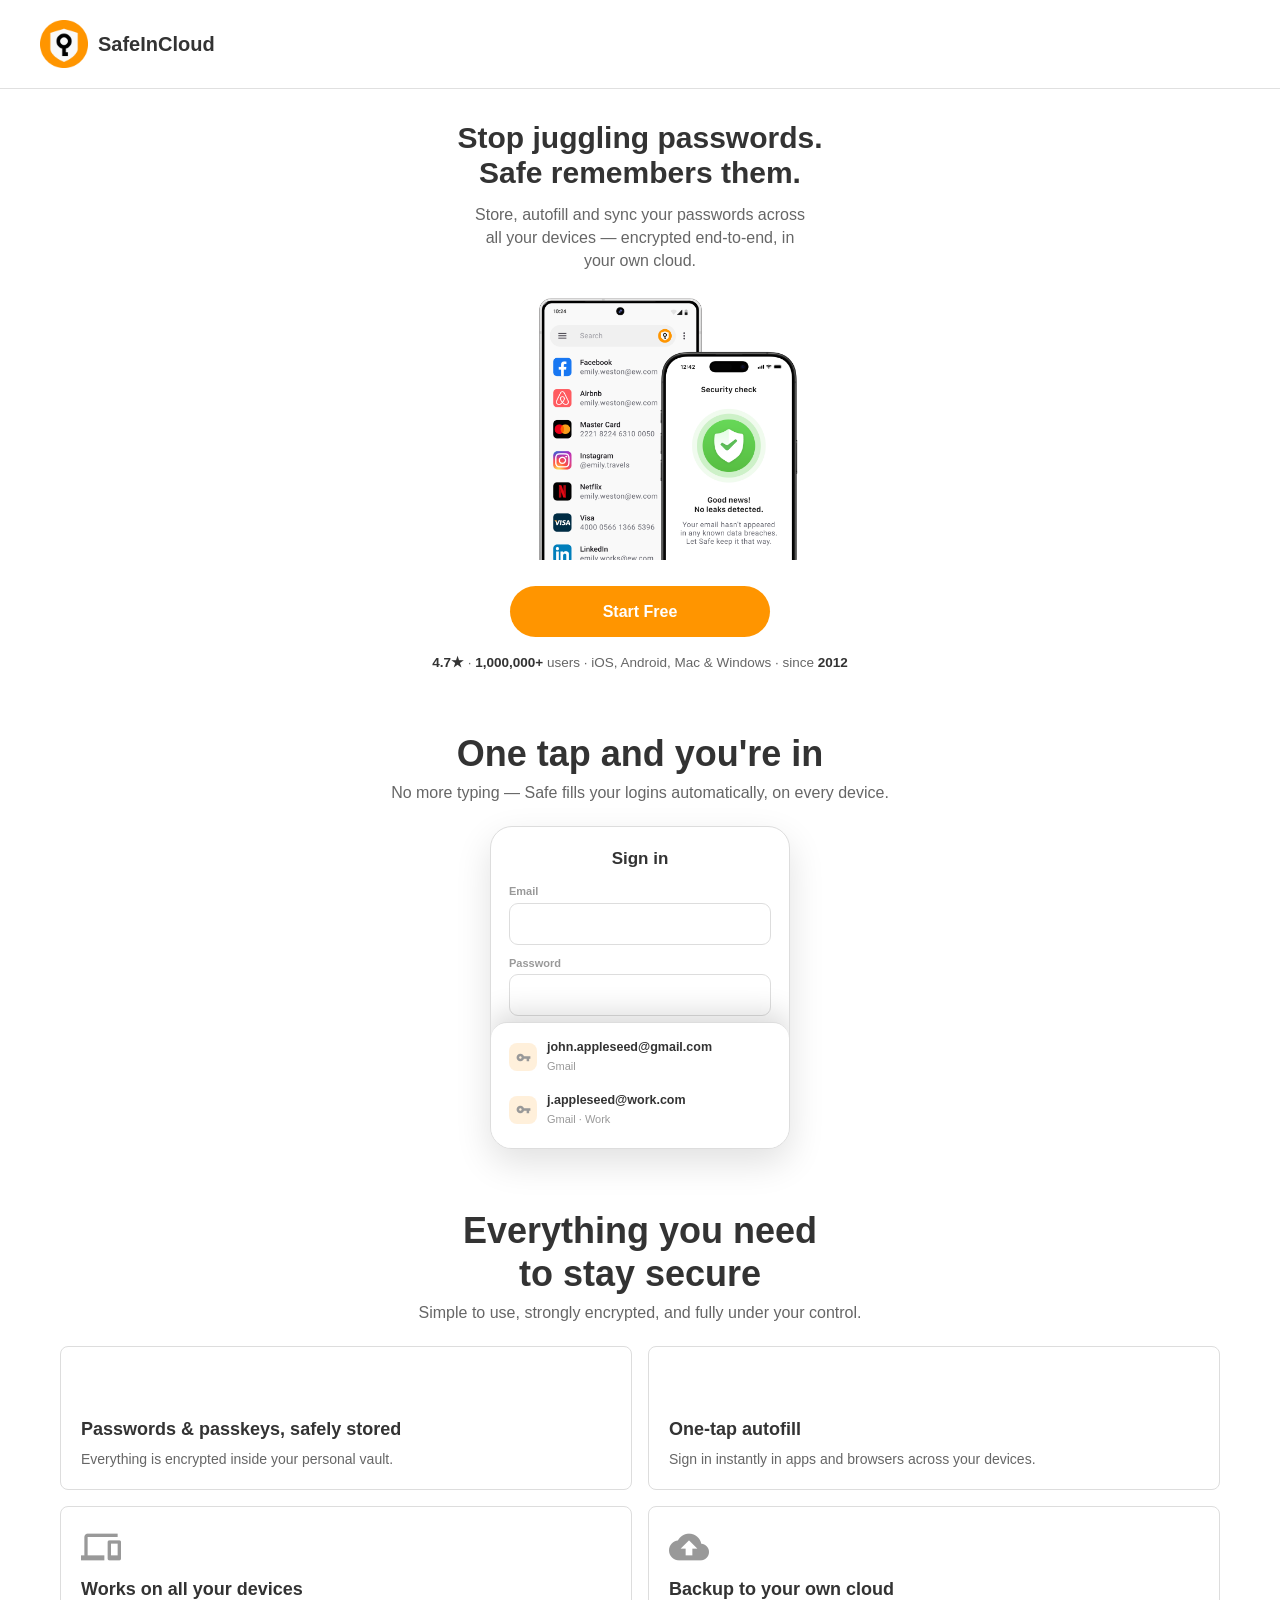
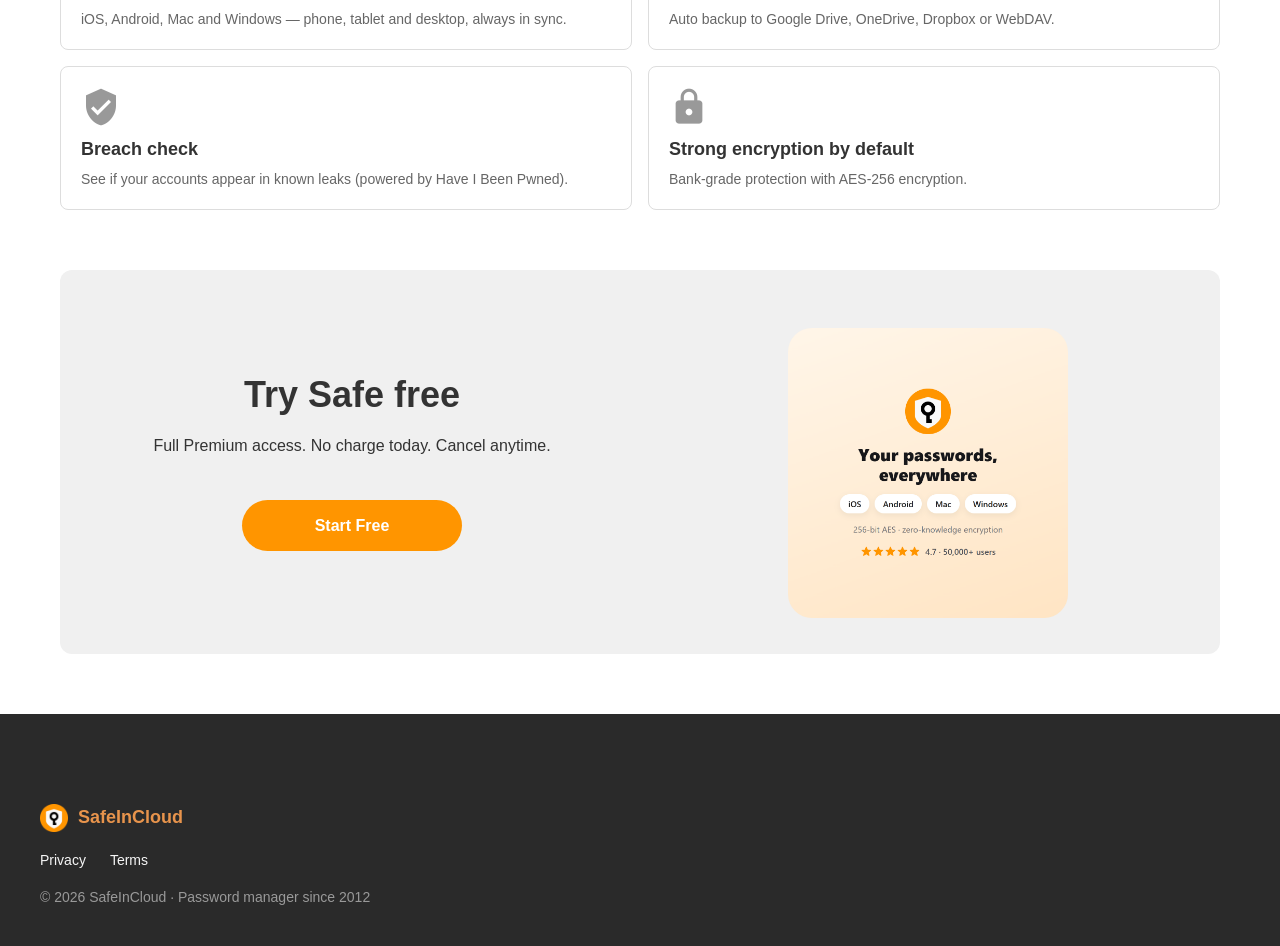
==== en/index.html @ 66b1d3f6 "Screens 1-3: hero 1M users; distribute screen 2/3 elements top-center-bottom Co-Authored-By: Claude " ====
<!doctype html>
<html lang="en" data-theme="light">
<head>
<meta charset="utf-8">
<meta name="viewport" content="width=device-width, initial-scale=1">
<title>SafeInCloud — Password Manager</title>
<meta name="description" content="Securely store, autofill and sync your passwords across all your devices. Try Safe free for 14 days.">
<link rel="icon" href="../assets/brand/favicon-32x32.png">
<link rel="stylesheet" href="https://fonts.googleapis.com/icon?family=Material+Icons">
<link rel="stylesheet" href="../assets/main.css">
<link rel="stylesheet" href="../assets/paywall.css">
<link rel="stylesheet" href="../assets/landing.css">
<script src="../assets/config.js"></script>
</head>
<body>

<header class="site-header">
  <div class="header-container">
    <a class="logo" href="#"><img src="../assets/brand/logo.png" alt="SafeInCloud">SafeInCloud</a>
  </div>
</header>

<main>

  <!-- 1. HERO — static product shot + CTA -->
  <section class="hero-funnel">
    <h1>Stop juggling passwords.<br>Safe remembers them.</h1>
    <p class="hf-sub">Store, autofill and sync your passwords across all your devices — encrypted end-to-end, in your own cloud.</p>
    <div class="hero-shot"><img src="../assets/brand/hero-en.png" alt="SafeInCloud app"></div>
    <a class="button hf-cta" href="#" onclick="safeOpenTestimonial();return false">Start Free</a>
    <p class="hf-trust"><b>4.7★</b> · <b>1,000,000+</b> users · iOS, Android, Mac &amp; Windows · since <b>2012</b></p>
  </section>

  <!-- 2. ANIMATION — autofill demo -->
  <section class="demo-sec">
    <h2 class="section-head">One tap and you're in</h2>
    <p class="section-sub">No more typing — Safe fills your logins automatically, on every device.</p>
    <div class="feature-image">
      <div class="demo-card" id="demo-card">
        <div class="dp-screen">
          <div class="dp-title">Sign in</div>
          <div class="dp-field"><span class="dp-lab">Email</span><div class="dp-input"><span class="v">john.appleseed@gmail.com</span></div></div>
          <div class="dp-field"><span class="dp-lab">Password</span><div class="dp-input"><span class="v">••••••••••••</span></div></div>
          <button class="dp-btn" id="demo-btn" data-login="Log in" data-done="✓ Signed in">Log in</button>
        </div>
        <div class="dp-sheet">
          <div class="dp-cred sel"><span class="ci"><span class="material-icons">vpn_key</span></span><div><b>john.appleseed@gmail.com</b><span>Gmail</span></div></div>
          <div class="dp-cred"><span class="ci"><span class="material-icons">vpn_key</span></span><div><b>j.appleseed@work.com</b><span>Gmail · Work</span></div></div>
        </div>
        <div class="dp-kb"><span class="dp-key"><span class="material-icons">vpn_key</span> Safe</span></div>
      </div>
    </div>
  </section>

  <!-- 3. FEATURES -->
  <section class="feat-sec">
    <h2 class="section-head">Everything you need<br>to stay secure</h2>
    <p class="section-sub">Simple to use, strongly encrypted, and fully under your control.</p>
    <div class="feat-grid-2">
      <div class="feature-card"><span class="material-icons feature-icon">key</span><h3>Passwords &amp; passkeys, safely stored</h3><p>Everything is encrypted inside your personal vault.</p></div>
      <div class="feature-card"><span class="material-icons feature-icon">auto_fix_high</span><h3>One-tap autofill</h3><p>Sign in instantly in apps and browsers across your devices.</p></div>
      <div class="feature-card"><span class="material-icons feature-icon">devices</span><h3>Works on all your devices</h3><p>iOS, Android, Mac and Windows — phone, tablet and desktop, always in sync.</p></div>
      <div class="feature-card"><span class="material-icons feature-icon">cloud_upload</span><h3>Backup to your own cloud</h3><p>Auto backup to Google Drive, OneDrive, Dropbox or WebDAV.</p></div>
      <div class="feature-card"><span class="material-icons feature-icon">verified_user</span><h3>Breach check</h3><p>See if your accounts appear in known leaks (powered by Have I Been Pwned).</p></div>
      <div class="feature-card"><span class="material-icons feature-icon">lock</span><h3>Strong encryption by default</h3><p>Bank-grade protection with AES-256 encryption.</p></div>
    </div>
  </section>

  <!-- 4. TRY SAFE — final CTA -->
  <section class="final-cta-block">
    <div class="cta-content">
      <h2>Try Safe free</h2>
      <p>Full Premium access. No charge today. Cancel anytime.</p>
      <a class="button" href="#" onclick="safeOpenTestimonial();return false">Start Free</a>
    </div>
    <div class="cta-image"><img src="../assets/brand/close-graphic.png" alt="Your passwords on every device"></div>
  </section>

</main>

<footer class="site-footer">
  <div class="footer-container">
    <div class="footer-bottom">
      <div class="footer-bottom-left">
        <div class="footer-brand"><a href="#"><img src="../assets/brand/logo.png" alt="">SafeInCloud</a></div>
        <div class="footer-legal"><a href="#">Privacy</a><a href="#">Terms</a></div>
        <div class="footer-copyright">© 2026 SafeInCloud · Password manager since 2012</div>
      </div>
    </div>
  </div>
</footer>

<!-- ===== SCREEN 2: REVIEWS (between landing and paywall) ===== -->
<div class="tm" id="testimonial"><div class="tm-in">
  <button class="x-dark" onclick="safeCloseTestimonial()">×</button>
  <div class="tm-head">
    <div class="tm-eyebrow">Loved by users</div>
    <div class="rev-agg">
      <img class="rev-stars" src="../assets/brand/five_stars.png" alt="5 stars">
      <div class="rev-agg-line"><b>1,000,000+</b> people trust Safe with their passwords</div>
    </div>
  </div>
  <div class="rev-list">
    <div class="rev big">
      <img class="rev-s" src="../assets/brand/five_stars.png" alt="★★★★★">
      <p>"Honestly the first password manager that just clicked for me. Everything stays in sync between my phone and laptop, autofill is instant, and I finally stopped reusing the same password everywhere. I'd be lost without it."</p>
      <span class="rev-name">— Ken P.</span>
    </div>
  </div>
  <a class="button tm-cta" href="#" onclick="safeToPaywall();return false">Continue</a>
</div></div>

<!-- ===== SCREEN 3: PAYWALL (lean trial paywall) ===== -->
<div class="pw" id="paywall"><div class="pw-in">
  <button class="x" onclick="safeClosePaywall()">×</button>
  <h2>Start your 14-day free trial</h2>
  <div class="pw-body">
    <div class="tl">
      <div class="row on"><div class="line"></div><div class="dot">✓</div><div class="k">Today</div><div class="v">Full Premium access. No charge now.</div></div>
      <div class="row"><div class="line"></div><div class="dot">🔔</div><div class="k">Day 12</div><div class="v">We'll remind you before your trial ends.</div></div>
      <div class="row"><div class="dot">★</div><div class="k">Day 14</div><div class="v">Your Premium subscription begins.</div></div>
    </div>
    <div class="pw-price">Then <b>$79.99</b>/year (~$6.67/mo). Cancel anytime.</div>
  </div>
  <div class="start">
    <a class="button" href="#" onclick="safeStartTrial();return false">Start Free Trial</a>
    <div class="lock">🔒 No charge today · cancel anytime</div>
    <div id="pw-demo">Demo mode: here the user is sent to the store — paste your Adjust link in <b>assets/config.js</b>.</div>
  </div>
</div></div>

<script src="../assets/demo.js"></script>
<script src="../assets/app.js"></script>
</body>
</html>
---- assets/main.css ----
:root {
  --bg-alt: #f5f5f5;
  --bg-fade: #fafafa;
  --text-on-dark: #f5f5f5;
  --bg-hover: #f0f0f0;
  --text-primary: #333;
  --text-secondary: #666;
  --text-muted: #999;
  --text-soft: #e8e8e8;
  --accent: #ff9500;
  --accent-hover: #e68600;
  --accent-soft: #e8944c;
  --border: #ddd;
  --border-strong: #bbb;
  --border-medium: #e0e0e0;
  --bg-primary: #fff;
  --bg-card: #fff;
  --bg-footer: #2a2a2a;
  --text-strong: #000;
  --btn-cta-bg: #000;
  --btn-cta-bg-hover: #333;
  --btn-cta-text: #fff;
}

* {
  margin: 0;
  padding: 0;
  box-sizing: border-box;
}

html, body {
  background-color: var(--bg-primary);
}

body {
  font-family: -apple-system, BlinkMacSystemFont, "Segoe UI", Roboto, "Helvetica Neue", Arial, sans-serif;
  line-height: 1.2;
  color: var(--text-primary);
}

img {
  max-width: 100%;
  height: auto;
}

a {
  color: var(--text-strong);
  text-decoration: none;
}

a:hover {
  text-decoration: none;
}

.button {
  display: inline-block;
  padding: 16px 32px;
  background: var(--accent);
  color: white;
  border-radius: 999px;
  text-decoration: none;
  font-weight: 600;
}

.button:hover {
  background: var(--accent-hover);
  text-decoration: none;
}

/* Header */
.site-header {
  padding: 20px;
  background: var(--bg-card);
  border-bottom: 1px solid var(--border-medium);
}

.header-container {
  max-width: 1200px;
  margin: 0 auto;
  display: flex;
  justify-content: space-between;
  align-items: center;
}

.logo {
  display: flex;
  align-items: center;
  gap: 10px;
  font-weight: bold;
  color: var(--text-primary);
  font-size: 20px;
}

.logo img {
  width: 48px;
  height: 48px;
}

.main-nav {
  display: flex;
  gap: 20px;
  align-items: center;
  font-size: 16px;
}

.nav-link {
  font-size: 17px;
  font-weight: 600;
  color: var(--text-strong);
  text-decoration: none;
}

.nav-link:hover {
  color: var(--text-strong);
}

.nav-button_primary {
  padding: 10px 20px;
  background: var(--btn-cta-bg);
  color: var(--btn-cta-text);
  border: 1px solid var(--btn-cta-bg);
  border-radius: 999px;
  font-weight: 600;
}

.nav-button_primary:hover {
  background: var(--btn-cta-bg-hover);
  border-color: var(--btn-cta-bg-hover);
}

.language-selector {
  position: relative;
  display: inline-block;
}

.lang-current {
  display: flex;
  align-items: center;
  gap: 6px;
  padding: 10px 20px;
  background: transparent;
  border: 1px solid var(--text-strong);
  border-radius: 999px;
  cursor: pointer;
  font-size: 16px;
  font-weight: 600;
  color: var(--text-strong);
  transition: all 0.2s;
}

.lang-current:hover {
  background: var(--bg-hover);
}

.lang-current svg {
  transition: transform 0.2s;
}

.language-selector.open .lang-current svg {
  transform: rotate(180deg);
}

.lang-dropdown {
  position: absolute;
  top: 100%;
  right: 0;
  margin-top: 4px;
  background: var(--bg-card);
  border: 1px solid var(--border);
  border-radius: 12px;
  box-shadow: 0 2px 8px rgba(0,0,0,0.1);
  min-width: 132px;
  opacity: 0;
  visibility: hidden;
  transform: translateY(-10px);
  transition: all 0.2s;
  z-index: 1000;
}

.language-selector.open .lang-dropdown {
  opacity: 1;
  visibility: visible;
  transform: translateY(0);
}

.lang-option {
  display: block;
  padding: 10px 16px;
  color: var(--text-primary);
  text-decoration: none;
  transition: background 0.2s;
}

.lang-option:hover {
  background: var(--bg-hover);
  text-decoration: none;
}

.lang-check {
  margin-left: 8px;
  color: var(--text-strong);
}

.lang-option-current {
  font-weight: 600;
}

.features-dropdown {
  position: relative;
  display: inline-block;
}

.dropdown-trigger {
  display: flex;
  align-items: center;
  gap: 4px;
  padding: 0;
  background: transparent;
  border: none;
  cursor: pointer;
  color: var(--text-strong);
  transition: all 0.2s;
  font-family: inherit;
  font-size: 17px;
  font-weight: 600;
}

.dropdown-trigger:hover {
  color: var(--text-strong);
}

.dropdown-trigger svg {
  transition: transform 0.2s;
}

.features-dropdown.open .dropdown-trigger svg {
  transform: rotate(180deg);
}

.dropdown-menu {
  position: absolute;
  top: 100%;
  left: 0;
  margin-top: 4px;
  background: var(--bg-card);
  border: 1px solid var(--border);
  border-radius: 12px;
  box-shadow: 0 2px 8px rgba(0,0,0,0.1);
  min-width: 220px;
  padding: 8px;
  opacity: 0;
  visibility: hidden;
  transform: translateY(-10px);
  transition: all 0.2s;
  z-index: 1000;
  display: grid;
  grid-template-columns: 1fr 1fr;
  gap: 4px;
  width: 500px;
}

.features-dropdown.open .dropdown-menu {
  opacity: 1;
  visibility: visible;
  transform: translateY(0);
}

.dropdown-item {
  display: flex;
  align-items: center;
  gap: 12px;
  padding: 12px 16px;
  color: var(--text-primary);
  text-decoration: none;
  font-weight: 500;
  border-radius: 4px;
}

.dropdown-item .material-icons {
  font-size: 20px;
  color: var(--text-secondary);
}

.dropdown-item:hover {
  background: var(--bg-hover);
  text-decoration: none;
}

/* Footer */
.site-footer {
  padding: 60px 20px 40px;
  background: var(--bg-footer);
  margin-top: 60px;
  color: var(--text-on-dark);
}

.footer-container {
  max-width: 1200px;
  margin: 0 auto;
}

.footer-top {
  display: flex;
  align-items: center;
  justify-content: space-between;
  gap: 40px;
  margin-bottom: 40px;
}

.footer-top-left {
  display: flex;
  flex-direction: column;
  gap: 16px;
}

.footer-brand a {
  display: flex;
  align-items: center;
  gap: 10px;
  color: var(--accent-soft);
  font-weight: 600;
  font-size: 18px;
}

.footer-brand img {
  width: auto;
  height: 28px;
}

.footer-cta-title {
  font-size: 32px;
  font-weight: 700;
  color: #fff;
  margin: 0;
}

.footer-cta-button {
  display: inline-flex;
  align-items: center;
  padding: 14px 28px;
  background: var(--accent);
  color: #fff;
  border-radius: 999px;
  font-weight: 600;
  font-size: 16px;
  transition: background 0.3s;
  flex-shrink: 0;
}

.footer-cta-button:hover {
  background: var(--accent-hover);
}

.footer-bottom {
  display: flex;
  align-items: center;
  justify-content: space-between;
  padding-top: 30px;
}

.footer-bottom-left {
  display: flex;
  flex-direction: column;
  gap: 20px;
}

.footer-legal {
  display: flex;
  gap: 24px;
}

.footer-legal a {
  color: var(--text-on-dark);
  font-size: 14px;
  transition: color 0.3s;
}

.footer-legal a:hover {
  color: var(--accent);
}

.footer-copyright {
  font-size: 14px;
  color: var(--text-muted);
}

.footer-nav {
  display: flex;
  gap: 40px;
}

.footer-nav a {
  color: var(--text-on-dark);
  font-size: 15px;
  transition: color 0.3s;
}

.footer-nav a:hover {
  color: var(--accent);
}

@media (max-width: 900px) {
  .footer-top {
    flex-direction: column;
    align-items: flex-start;
    gap: 24px;
  }
  .footer-cta-title {
    font-size: 26px;
  }
  .footer-bottom {
    flex-direction: column;
    gap: 20px;
    align-items: flex-start;
  }
  .footer-nav {
    gap: 24px;
    flex-wrap: wrap;
  }
}

/* Main content */
main {
  max-width: 1200px;
  margin: 0 auto;
  padding: 0 20px;
}

section {
  margin: 60px 0;
}

h1 {
  font-size: 48px;
  margin-bottom: 20px;
}

h2 {
  font-size: 36px;
  margin-bottom: 20px;
}

h3 {
  font-size: 24px;
  margin-bottom: 15px;
}

p {
  margin-bottom: 15px;
}

/* Hero Block - Full Width */
.hero-block-wrapper {
  background: var(--bg-fade);
  box-shadow: inset 0 0 80px rgba(0, 0, 0, 0.04);
  width: 100vw;
  margin-left: calc(-50vw + 50%);
  margin-top: 0;
  padding: 60px 20px;
}

.hero-block {
  max-width: 1200px;
  margin: 0 auto;
  display: grid;
  grid-template-columns: 1fr 1fr;
  gap: 40px;
  align-items: end;
}

.hero-block-wrapper + .benefits-block,
.hero-block-wrapper + .final-cta-block {
  margin-top: -80px;
}

.hero-content h1 {
  margin-bottom: 20px;
}

.hero-content .button {
  margin-top: 30px;
}

.hero-image img {
  width: 100%;
  aspect-ratio: 1148 / 940;
  margin-bottom: -60px;
  display: block;
}

/* Hero Block Simple (non-home pages) */
.hero-block--simple {
  display: block;
  text-align: center;
}

.hero-block-wrapper--simple {
  padding: 80px 20px;
}

/* Key Features Block */
.features-header {
  text-align: center;
  margin-bottom: 40px;
}

.features-grid {
  display: grid;
  grid-template-columns: repeat(3, 1fr);
  gap: 30px;
}

.feature-card {
  display: block;
  padding: 20px;
  border: 1px solid var(--border);
  border-radius: 8px;
  text-decoration: none;
  color: inherit;
  cursor: pointer;
  transition: border-color 0.2s, box-shadow 0.2s;
}

.feature-card:hover {
  border-color: var(--border-strong);
  box-shadow: 0 2px 8px rgba(0, 0, 0, 0.08);
}

.feature-icon {
  font-size: 48px;
  margin-bottom: 15px;
  display: block;
  color: var(--text-muted);
}

/* Benefits Block */
.benefits-block {
  padding: 30px 0;
}

.benefits-grid {
  display: grid;
  grid-template-columns: 1fr;
  gap: 20px;
  max-width: 900px;
  margin: 0 auto;
}

.benefit-card {
  padding: 20px 0;
  border-bottom: 1px solid var(--border-medium);
}

.benefit-card:last-child {
  border-bottom: none;
}

.benefit-card h3 {
  margin-bottom: 15px;
}

.benefit-image {
  width: 100%;
  margin-bottom: 20px;
  border-radius: 8px;
}

.benefit-icon {
  font-size: 48px;
  color: var(--text-secondary);
  display: block;
  margin-bottom: 20px;
}

.benefit-subtitle {
  color: var(--text-primary);
  font-size: 16px;
  margin-bottom: 15px;
}

.benefit-list {
  list-style: none;
  padding: 0;
  margin-top: 20px;
}

.team-member {
  display: flex;
  align-items: center;
  gap: 15px;
  padding: 15px 0;
}

.team-avatar {
  width: 60px;
  height: 60px;
  border-radius: 50%;
  object-fit: cover;
  border: 2px solid var(--border-medium);
}

.team-info {
  flex: 1;
}

.team-info a,
a.team-info {
  text-decoration: underline;
}

/* Feature Showcase Block */
.feature-showcase-block {
  display: grid;
  grid-template-columns: 1fr 1fr;
  gap: 60px;
  align-items: start;
  padding: 40px 0;
}

.showcase-phone {
  display: flex;
  flex-direction: column;
  align-items: center;
}

.phone-screenshots {
  position: relative;
  display: flex;
  justify-content: center;
  height: 660px;
}

.phone-screenshot {
  width: auto;
  height: 100%;
  max-height: 660px;
  display: none;
  border-radius: 24px;
}

.phone-screenshot.active {
  display: block;
}

.platform-switcher {
  display: flex;
  gap: 16px;
  margin-top: 20px;
}

.platform-tab {
  background: transparent;
  border: none;
  font-size: 16px;
  font-weight: 500;
  color: var(--text-muted);
  cursor: pointer;
  padding: 8px 0;
  transition: color 0.2s;
}

.platform-tab:hover {
  color: var(--text-secondary);
}

.platform-tab.active {
  color: var(--text-strong);
  font-weight: 600;
}

.showcase-benefits {
  display: flex;
  flex-direction: column;
  gap: 48px;
}

.showcase-benefit-item h3 {
  font-size: 20px;
  font-weight: 600;
  margin-bottom: 8px;
}

.showcase-benefit-item p {
  font-size: 16px;
  color: var(--text-secondary);
  line-height: 1.5;
  margin: 0;
}

@media (max-width: 768px) {
  .feature-showcase-block {
    grid-template-columns: 1fr;
    gap: 40px;
  }

  .phone-screenshots {
    max-width: 280px;
  }
}

/* Feature Split */
.feature-split {
  display: grid;
  grid-template-columns: 1fr 1fr;
  gap: 40px;
  align-items: center;
  padding: 60px 40px;
  margin: 0;
}

.feature-split:nth-child(odd) .feature-content {
  order: 2;
}

.feature-split:nth-child(odd) .feature-image {
  order: 1;
}

.feature-list-container {
  margin-top: 120px;
}

.feature-list-block {
  border: 1px solid var(--border);
  border-radius: 12px;
  overflow: hidden;
}

.feature-list-item {
  display: flex;
  justify-content: space-between;
  align-items: center;
  padding: 20px 30px;
  border-bottom: 1px solid var(--border-medium);
  gap: 40px;
  text-decoration: none;
  color: inherit;
  cursor: pointer;
  transition: background-color 0.2s;
}

.feature-list-item:hover {
  background-color: var(--bg-alt) !important;
}

.feature-list-item:last-child {
  border-bottom: none;
}

.feature-list-item:nth-child(odd) {
  background: var(--bg-primary);
}

.feature-list-item:nth-child(even) {
  background: var(--bg-alt);
}

.feature-list-content {
  display: flex;
  align-items: center;
  gap: 30px;
}

.feature-list-icon {
  font-size: 36px;
  color: var(--text-muted);
}

.feature-list-text h4 {
  font-size: 18px;
  font-weight: 600;
  color: var(--text-primary);
  margin-bottom: 4px;
}

.feature-list-text h4 a {
  color: var(--text-primary);
  text-decoration: none;
}

.feature-list-text p {
  font-size: 14px;
  color: var(--text-secondary);
  margin: 0;
}

.feature-list-check {
  font-size: 32px;
  color: var(--accent);
  padding: 20px 30px;
  margin: -20px -30px -20px 0;
  border-left: 1px solid var(--border);
  align-self: stretch;
  display: flex;
  align-items: center;
}

/* CTA Blocks */
.mid-cta-block-wrapper {
  background: var(--bg-fade);
  box-shadow: inset 0 0 80px rgba(0, 0, 0, 0.04);
  width: 100vw;
  margin-left: calc(-50vw + 50%);
  padding: 60px 20px;
  margin-top: 60px;
  margin-bottom: 60px;
}

.mid-cta-block {
  max-width: 1200px;
  margin: 0 auto;
  display: grid;
  grid-template-columns: 1fr 1fr;
  gap: 40px;
  align-items: center;
}

.mid-cta-block .cta-image {
  order: -1;
}

.mid-cta-block .cta-content {
  text-align: center;
}

.final-cta-block {
  display: grid;
  grid-template-columns: 1fr 1fr;
  gap: 40px;
  align-items: center;
  padding: 60px 40px;
  background: var(--bg-hover);
  margin: 60px 0;
  border-radius: 12px;
}

.mid-cta-block .button,
.final-cta-block .button {
  margin-top: 30px;
}

/* Testimonials */
.testimonials-header {
  text-align: center;
  margin-bottom: 40px;
}

.testimonials-grid {
  display: grid;
  grid-template-columns: repeat(3, 1fr);
  gap: 30px;
}

.testimonial-card {
  padding: 20px;
  border: 1px solid var(--border);
  border-radius: 8px;
}

.testimonial-stars {
  height: 20px;
  width: auto;
  margin-bottom: 15px;
  display: block;
}

.quote {
  margin-bottom: 20px;
}

.author {
  display: flex;
  align-items: center;
  gap: 10px;
}

.avatar {
  font-size: 40px;
  color: var(--text-muted);
}

/* FAQ */
.faq-header {
  text-align: center;
  margin-bottom: 40px;
}

.faq-list {
  max-width: 800px;
  margin: 0 auto;
}

.faq-item {
  margin-bottom: 15px;
  border: 1px solid var(--border);
  border-radius: 4px;
  transition: background-color 0.2s;
}

.faq-item:hover {
  background-color: var(--bg-alt);
}

.faq-item summary {
  cursor: pointer;
  font-weight: bold;
  padding: 15px;
}

.faq-item p {
  margin-top: 0;
  padding: 0 15px 15px;
}

.faq-link {
  margin-left: 8px;
  color: var(--primary-color);
  text-decoration: none;
}

.faq-link:hover {
  color: var(--primary-dark);
}

.more-link {
  display: inline-block;
  margin-top: 30px;
  padding: 10px 20px;
  border: 1px solid var(--text-strong);
  border-radius: 999px;
  background: transparent;
  color: var(--text-strong);
  text-decoration: none;
  font-size: 16px;
  font-weight: 600;
  transition: all 0.2s;
}

.more-link:hover {
  background: var(--bg-hover);
  text-decoration: none;
}

.faq-block {
  text-align: center;
}

.faq-block .faq-list {
  text-align: left;
}

/* Tabbed Downloads Block */
.tabbed-downloads-block {
  padding: 60px 0;
}

.hero-block-wrapper--simple + .tabbed-downloads-block {
  padding-top: 20px;
}

.tabs-navigation {
  display: flex;
  justify-content: center;
  gap: 10px;
  margin-bottom: 40px;
  padding-bottom: 0;
}

.tab-button {
  padding: 15px 30px;
  background: transparent;
  border: none;
  cursor: pointer;
  font-size: 24px;
  font-weight: 600;
  color: var(--text-secondary);
  transition: all 0.3s;
}

.tab-button:hover {
  color: var(--text-strong);
  background: var(--bg-hover);
}

.tab-button.active {
  color: var(--text-strong);
}

.tabs-content {
  margin-top: 40px;
}

.tab-panel {
  display: none;
}

.tab-panel.active {
  display: block;
  animation: fadeIn 0.3s;
}

@keyframes fadeIn {
  from {
    opacity: 0;
    transform: translateY(10px);
  }
  to {
    opacity: 1;
    transform: translateY(0);
  }
}

.downloads-grid {
  display: grid;
  grid-template-columns: repeat(auto-fit, minmax(300px, 1fr));
  gap: 30px;
  max-width: 900px;
  margin: 0 auto;
}

.download-card {
  padding: 30px;
  border: 1px solid var(--border);
  border-radius: 8px;
  text-align: center;
  background: var(--bg-card);
  transition: border-color 0.2s, box-shadow 0.2s;
}

.download-card:hover {
  border-color: var(--border-strong);
  box-shadow: 0 2px 8px rgba(0, 0, 0, 0.08);
}

.download-card h3 {
  font-size: 24px;
  margin-bottom: 15px;
  color: var(--text-primary);
}

.download-card h3 a {
  color: var(--text-primary);
  text-decoration: none;
}

.download-card .requirements {
  font-size: 14px;
  color: var(--text-secondary);
  margin-top: 16px;
}

.download-button {
  display: inline-block;
  padding: 12px 30px;
  background: var(--accent);
  color: white;
  border: none;
  border-radius: 999px;
  text-decoration: none;
  font-weight: 600;
}

.download-badge-link {
  display: inline-block;
}

.download-badge {
  height: 60px;
  width: auto;
  display: block;
  margin: 0 auto;
}

/* Platform Links Block */
.platform-links-block {
  padding: 60px 0;
  text-align: center;
}

.hero-block-wrapper--simple + .platform-links-block {
  padding-top: 18px;
}

.platform-links-block h2 {
  margin-bottom: 40px;
}

.platform-links-grid {
  display: grid;
  grid-template-columns: repeat(auto-fit, minmax(300px, 1fr));
  gap: 24px;
  max-width: 1100px;
  margin: 0 auto;
}

.platform-link-card {
  display: block;
  padding: 40px 28px;
  border: 1px solid var(--border);
  border-radius: 12px;
  text-decoration: none;
  text-align: left;
  color: var(--text-primary);
  background: var(--bg-card);
  box-shadow: 0 2px 8px rgba(0, 0, 0, 0.06);
  transition: border-color 0.2s, box-shadow 0.2s;
}

.platform-link-card:hover {
  border-color: var(--border-strong);
  box-shadow: 0 2px 8px rgba(0, 0, 0, 0.08);
}

.platform-link-title {
  font-size: 1.2rem;
  font-weight: 600;
  color: var(--text-primary);
  margin: 0 0 0.5rem 0;
  display: flex;
  align-items: center;
  gap: 0.5rem;
  flex-wrap: wrap;
  overflow-wrap: break-word;
  min-width: 0;
}

.platform-icon {
  font-size: 1.5rem;
  color: var(--text-muted);
  flex-shrink: 0;
}

.platform-link-description {
  color: var(--text-secondary);
  margin: 0;
  line-height: 1.5;
  font-size: 0.95rem;
}

/* Contact Support Block */
.contact-support-block {
  padding: 40px 0;
  text-align: center;
}

.contact-support-button {
  display: inline-block;
  padding: 14px 28px;
  background: transparent;
  color: var(--text-strong);
  border: 1px solid var(--text-strong);
  border-radius: 999px;
  text-decoration: none;
  font-size: 16px;
  font-weight: 600;
  transition: all 0.2s;
}

.contact-support-button:hover {
  background: var(--bg-hover);
}

/* Responsive */
@media (max-width: 768px) {
  .hero-block,
  .feature-split,
  .mid-cta-block,
  .final-cta-block {
    grid-template-columns: 1fr;
  }

  .mid-cta-block-wrapper {
    padding: 40px 20px;
  }

  .features-grid,
  .testimonials-grid {
    grid-template-columns: 1fr;
  }

  h1 {
    font-size: 32px;
  }

  h2 {
    font-size: 28px;
  }

  .header-container {
    flex-direction: column;
    gap: 20px;
  }

  .main-nav {
    flex-wrap: wrap;
    justify-content: center;
    gap: 15px;
  }

  .main-nav .language-selector,
  .main-nav .nav-button_primary {
    order: 1;
  }

  .tabs-navigation {
    flex-direction: column;
    gap: 5px;
  }

  .tab-button {
    padding: 12px 20px;
    border-bottom: none;
    border-left: 3px solid transparent;
  }

  .tab-button.active {
    border-bottom: none;
    border-left-color: var(--text-strong);
    background: var(--bg-hover);
  }

  .downloads-grid {
    grid-template-columns: 1fr;
  }

  .platform-links-grid {
    grid-template-columns: 1fr;
    max-width: 100%;
  }
  .platform-link-card {
    padding: 28px 24px;
  }

  .dropdown-menu {
    grid-template-columns: 1fr;
    width: 280px;
    max-width: calc(100vw - 40px);
  }

  /* Feature list rows — tighten padding/gaps so they don't overflow */
  .feature-list-item {
    padding: 16px;
    gap: 12px;
  }
  .feature-list-content {
    gap: 16px;
    min-width: 0;
    flex: 1;
  }
  .feature-list-icon {
    font-size: 28px;
    flex-shrink: 0;
  }
  .feature-list-text {
    min-width: 0;
  }
  .feature-list-text h4 {
    font-size: 16px;
    overflow-wrap: break-word;
  }
  .feature-list-check {
    font-size: 24px;
    padding: 16px;
    margin: -16px -16px -16px 0;
    flex-shrink: 0;
  }
}

/* Safety net: prevent unintended horizontal overflow on any viewport */
html, body {
  overflow-x: clip;
}

/* ─── Dark theme ─────────────────────────────────────────────── */
/* Auto via prefers-color-scheme; user override via [data-theme] */
@media (prefers-color-scheme: dark) {
  :root:not([data-theme="light"]) {
    --bg-primary: #191919;
    --bg-card: #1f1f1f;
    --bg-fade: #161616;
    --bg-alt: #262626;
    --bg-footer: #0a0a0a;
    --bg-hover: #2e2e2e;
    --text-primary: #e8e8e8;
    --text-secondary: #b8b8b8;
    --text-muted: #888;
    --text-strong: #f0f0f0;
    --text-on-dark: #e8e8e8;
    --text-soft: #c4c4c4;
    --border: #383838;
    --border-strong: #4a4a4a;
    --border-medium: #333;
    --btn-cta-bg: var(--accent);
    --btn-cta-bg-hover: #ffaa33;
    --btn-cta-text: #fff;
  }
}
[data-theme="dark"] {
  --bg-primary: #191919;
  --bg-card: #1f1f1f;
  --bg-fade: #161616;
  --bg-alt: #262626;
  --bg-footer: #0a0a0a;
  --bg-hover: #2e2e2e;
  --text-primary: #e8e8e8;
  --text-secondary: #b8b8b8;
  --text-muted: #888;
  --text-strong: #f0f0f0;
  --text-on-dark: #e8e8e8;
  --text-soft: #c4c4c4;
  --border: #383838;
  --border-strong: #4a4a4a;
  --border-medium: #333;
  --btn-cta-bg: var(--accent);
  --btn-cta-bg-hover: #ffaa33;
  --btn-cta-text: #fff;
}

/* ===== Figma "may 2026" tweaks — color-only, no layout changes ===== */

/* #5 + #6: light theme feature-list striping/hover (was --bg-alt #f5f5f5) */
.feature-list-item:nth-child(even) {
  background: #f9f9f9;
}
.feature-list-item:hover {
  background: #f3f3f3 !important;
}

@media (prefers-color-scheme: dark) {
  /* #1 + #7: stripe inversion is now handled by swapping --bg-primary
     (body) ↔ --bg-fade (hero/mid-cta wrappers) in the dark vars above —
     no new section-level rules, no width/padding/margin changes. */

  /* #2 + #8: visible hover border on feature-cards and KB tiles */
  :root:not([data-theme="light"]) .feature-card:hover,
  :root:not([data-theme="light"]) .platform-link-card:hover {
    border-color: #e8e8e8;
  }

  /* #3 + #4: feature-list striping + hover, dark.
     Odd-row override is needed because --bg-primary is now #191919
     (== designer-spec even-row color), which would collapse the stripe. */
  :root:not([data-theme="light"]) .feature-list-item:nth-child(odd) {
    background: #161616;
  }
  :root:not([data-theme="light"]) .feature-list-item:nth-child(even) {
    background: #191919;
  }
  :root:not([data-theme="light"]) .feature-list-item:hover {
    background: #222222 !important;
  }
}

/* Mirror for the manual [data-theme="dark"] override */
[data-theme="dark"] .feature-card:hover,
[data-theme="dark"] .platform-link-card:hover {
  border-color: #e8e8e8;
}
[data-theme="dark"] .feature-list-item:nth-child(odd) {
  background: #161616;
}
[data-theme="dark"] .feature-list-item:nth-child(even) {
  background: #191919;
}
[data-theme="dark"] .feature-list-item:hover {
  background: #222222 !important;
}
---- assets/paywall.css ----
/* "Try Safe for Free" paywall overlay — light, matches the white site.
   Uses brand tokens from main.css (--accent #ff9500, text/border vars). */
.pw{position:fixed;inset:0;background:var(--bg-primary);color:var(--text-primary);z-index:200;display:none;overflow-y:auto}
.pw.open{display:block}
.pw-in{max-width:440px;margin:0 auto;min-height:100vh;padding:54px 22px 36px;display:flex;flex-direction:column;justify-content:space-between}
.pw .x{position:absolute;top:14px;right:16px;background:none;border:0;color:var(--text-muted);font-size:28px;line-height:1;cursor:pointer;padding:2px 6px}
.pw h2{font-size:26px;text-align:center;margin:4px 0 26px;color:var(--text-primary)}

/* trial timeline */
.tl{position:relative;margin:0 6px;padding-left:34px}
.tl .row{position:relative;padding:0 0 22px}
.tl .row:last-child{padding-bottom:0}
.tl .dot{position:absolute;left:-34px;top:1px;width:22px;height:22px;border-radius:50%;background:var(--bg-alt);border:2px solid var(--border-medium);display:flex;align-items:center;justify-content:center;font-size:12px}
.tl .row.on .dot{background:var(--accent);border-color:var(--accent);color:#fff}
.tl .line{position:absolute;left:-24px;top:22px;bottom:0;width:2px;background:var(--border-medium)}
.tl .row:last-child .line{display:none}
.tl .k{font-weight:700;font-size:15px;color:var(--text-primary)}
.tl .v{color:var(--text-secondary);font-size:13.5px}

/* price line */
.pw-price{text-align:center;color:var(--text-secondary);font-size:14.5px;margin:22px 0 0}
.pw-price b{color:var(--text-primary)}

/* CTA + reassurance */
.pw .start{padding-top:24px}
.pw .start .button{display:block;width:100%;text-align:center;font-size:17px;padding:16px}
.pw .lock{display:flex;align-items:center;justify-content:center;gap:6px;color:#16a34a;font-size:13px;margin-top:12px}
.pw .legal{text-align:center;color:var(--text-muted);font-size:11px;margin-top:14px}
.pw .legal a{color:var(--text-secondary)}
#pw-demo{display:none;text-align:center;color:#b45309;font-size:13px;margin-top:14px;border:1px dashed var(--border-medium);border-radius:10px;padding:10px}
---- assets/landing.css ----
/* Landing-specific polish: alignment, tighter rhythm, brand feature grid (2 per row). */

/* Short funnel — screen 1: headline + autofill demo + forward CTA (no long scroll) */
.hero-funnel { max-width: 480px; margin: 0 auto 60px; padding: 32px 20px 0; text-align: center; }
.hero-funnel h1 { font-size: 30px; line-height: 1.16; margin: 0 0 12px; }
.hf-sub { color: var(--text-secondary); font-size: 16px; line-height: 1.45; margin: 0 auto 26px; max-width: 38ch; }
.hero-funnel .feature-image { margin-bottom: 26px; }
.hf-cta { min-width: 260px; }
.hf-trust { margin-top: 18px; color: var(--text-secondary); font-size: 13.5px; }
.hf-trust b { color: var(--text-primary); }
@media (max-width: 480px) { .hero-funnel h1 { font-size: 26px; } }

/* hero static product shot + animation section + final-CTA image */
.hero-shot { max-width: 320px; margin: 0 auto 26px; }
.hero-shot img { width: 100%; display: block; }
.demo-sec .feature-image { margin-top: 4px; }
.final-cta-block .cta-image { margin-top: 22px; }
.final-cta-block .cta-image img { max-width: 280px; width: 100%; border-radius: 24px; display: block; margin: 0 auto; }

.button { text-align: center; }
.hero-content .button, .feature-content .button, .cta-content .button { min-width: 220px; }
.final-cta-block .cta-content { display: flex; flex-direction: column; align-items: center; text-align: center; }
.feature-split .feature-content { display: flex; flex-direction: column; }

/* tighter rhythm + hero image flush to the bottom of its block (no floating gap) */
.hero-block-wrapper { padding: 44px 20px 0; margin-bottom: 0; }
.hero-image img { margin-bottom: 0; display: block; }
main section { margin: 0 0 60px; }
.final-cta-block { margin: 0 0 60px; padding: 36px 24px; }
.section-head { text-align: center; margin-bottom: 8px; text-wrap: balance; }
.section-sub { text-align: center; color: var(--text-secondary); margin-bottom: 24px; text-wrap: balance; }

/* feature grid — brand .feature-card style, but 2 per row (incl. mobile) */
.feat-grid-2 { display: grid; grid-template-columns: 1fr 1fr; gap: 16px; }
.feat-grid-2 .feature-card { cursor: default; }
.feat-grid-2 .feature-icon { font-size: 40px; margin-bottom: 12px; }
.feat-grid-2 h3 { font-size: 18px; margin-bottom: 8px; }
.feat-grid-2 p { font-size: 14px; color: var(--text-secondary); line-height: 1.45; margin: 0; }

@media (max-width: 768px) {
  .hero-content, .feature-content, .cta-content { text-align: center; }
  .hero-content .button, .feature-content .button, .cta-content .button { display: block; width: 100%; min-width: 0; }
  .hero-content p { margin-left: auto; margin-right: auto; max-width: 38ch; }
  .feature-content, .cta-content { align-items: center; }
  .feat-grid-2 { gap: 11px; }
  .feat-grid-2 .feature-card { padding: 15px 13px; }
  .feat-grid-2 .feature-icon { font-size: 32px; margin-bottom: 8px; }
  .feat-grid-2 h3 { font-size: 14.5px; }
  .feat-grid-2 p { font-size: 12.5px; }
}

/* Autofill demo — login screen + keyboard Safe key (the real Safe flow). Interface always visible. */
.demo-card { max-width: 300px; margin: 0 auto; background: var(--bg-card); border: 1px solid var(--border); border-radius: 22px; box-shadow: 0 14px 36px rgba(0,0,0,.12); overflow: hidden; position: relative; }
.dp-screen { padding: 22px 18px 0; }
.dp-title { font-size: 17px; font-weight: 700; margin-bottom: 16px; text-align: center; }
.dp-field { margin-bottom: 12px; text-align: left; }
.dp-lab { display: block; font-size: 11px; color: var(--text-muted); margin-bottom: 4px; font-weight: 600; }
.dp-input { border: 1px solid var(--border); border-radius: 9px; padding: 11px 12px; min-height: 42px; background: var(--bg-primary); display: flex; align-items: center; transition: border-color .3s; }
.dp-input .v { font-size: 14px; color: var(--text-primary); opacity: 0; transition: opacity .25s; }
.demo-card.s-fill .dp-input { border-color: rgba(255,149,0,.6); }
.demo-card.s-fill .dp-input .v { opacity: 1; }
.dp-btn { width: 100%; border: 0; border-radius: 999px; padding: 12px; font-weight: 700; font-size: 15px; background: var(--bg-alt); color: var(--text-muted); margin: 6px 0 18px; transition: background .3s, color .3s; cursor: default; }
.demo-card.s-go .dp-btn { background: var(--accent); color: #fff; }
.demo-card.s-done .dp-btn { background: #16a34a; color: #fff; }
.dp-kb { background: var(--bg-alt); border-top: 1px solid var(--border-medium); padding: 12px; display: flex; justify-content: center; }
.dp-key { display: inline-flex; align-items: center; gap: 5px; font-size: 13px; font-weight: 700; color: var(--accent); background: rgba(255,149,0,.14); padding: 7px 16px; border-radius: 999px; transition: box-shadow .2s; }
.dp-key .material-icons { font-size: 16px; }
.demo-card.s-tap .dp-key { animation: demopulse 1s ease; box-shadow: 0 0 0 4px rgba(255,149,0,.18); }
.dp-sheet { position: absolute; left: 0; right: 0; bottom: 0; z-index: 5; background: var(--bg-card); border-top: 1px solid var(--border); border-radius: 16px 16px 0 0; box-shadow: 0 -10px 28px rgba(0,0,0,.14); padding: 8px 8px 12px; transform: translateY(100%); transition: transform .3s; }
.demo-card.s-list .dp-sheet { transform: translateY(0); }
.demo-card.s-list .dp-kb { opacity: 0; }
.dp-cred { display: flex; align-items: center; gap: 10px; padding: 9px 10px; border-radius: 10px; transition: background .2s; }
.dp-cred .ci { width: 28px; height: 28px; border-radius: 8px; background: rgba(255,149,0,.14); display: flex; align-items: center; justify-content: center; color: var(--accent); }
.dp-cred .ci .material-icons { font-size: 15px; }
.dp-cred b { display: block; font-size: 12.5px; color: var(--text-primary); }
.dp-cred span { font-size: 11px; color: var(--text-muted); }
.demo-card.s-pick .dp-cred.sel { background: rgba(255,149,0,.13); }
@keyframes demopulse { 0% { transform: scale(.92); } 50% { transform: scale(1.08); } 100% { transform: scale(1); } }

/* Smooth in-page scroll: hero "See how it works" -> demo animation section */
html { scroll-behavior: smooth; }
#demo { scroll-margin-top: 24px; }

/* Screen 2 — reviews overlay (between landing and paywall) */
.tm { position: fixed; inset: 0; background: var(--bg-primary); z-index: 150; display: none; overflow-y: auto; }
.tm.open { display: block; }
.tm-in { max-width: 460px; margin: 0 auto; min-height: 100vh; padding: 52px 24px 36px; display: flex; flex-direction: column; justify-content: space-between; }
.tm-head { text-align: center; }
.x-dark { position: absolute; top: 14px; right: 18px; background: none; border: 0; color: var(--text-muted); font-size: 28px; line-height: 1; cursor: pointer; }
.tm-eyebrow { color: var(--accent); font-size: 13px; font-weight: 700; letter-spacing: 1.5px; text-transform: uppercase; margin-bottom: 10px; text-align: center; }
.rev-agg { text-align: center; margin-bottom: 16px; }
.rev-stars { height: 19px; margin-bottom: 6px; }
.rev-agg-line { color: var(--text-secondary); font-size: 14px; }
.rev-agg-line b { color: var(--text-primary); }
.rev-badges { display: flex; gap: 10px; justify-content: center; margin-top: 10px; }
.rev-badges img { height: 24px; }
.rev-list { display: flex; flex-direction: column; gap: 10px; margin-bottom: 18px; }
.rev { background: var(--bg-card); border: 1px solid var(--border); border-radius: 14px; padding: 11px 14px; box-shadow: 0 2px 10px rgba(0,0,0,.04); }
.rev-top { display: flex; align-items: center; gap: 8px; margin-bottom: 5px; }
.rev-s { height: 12px; }
.rev-name { font-weight: 700; font-size: 13.5px; color: var(--text-primary); }
.rev p { margin: 0; font-size: 13.5px; line-height: 1.45; color: var(--text-secondary); }
/* single big review (screen 2 — onboarding redesign 16.06) */
.rev.big { text-align: center; padding: 24px 22px; }
.rev.big .rev-s { height: 17px; margin-bottom: 14px; }
.rev.big p { font-size: 17px; line-height: 1.55; color: var(--text-primary); margin: 0 0 14px; }
.rev.big .rev-name { display: block; font-size: 14px; font-weight: 600; color: var(--text-secondary); }
.tm-cta { min-width: 240px; align-self: center; }
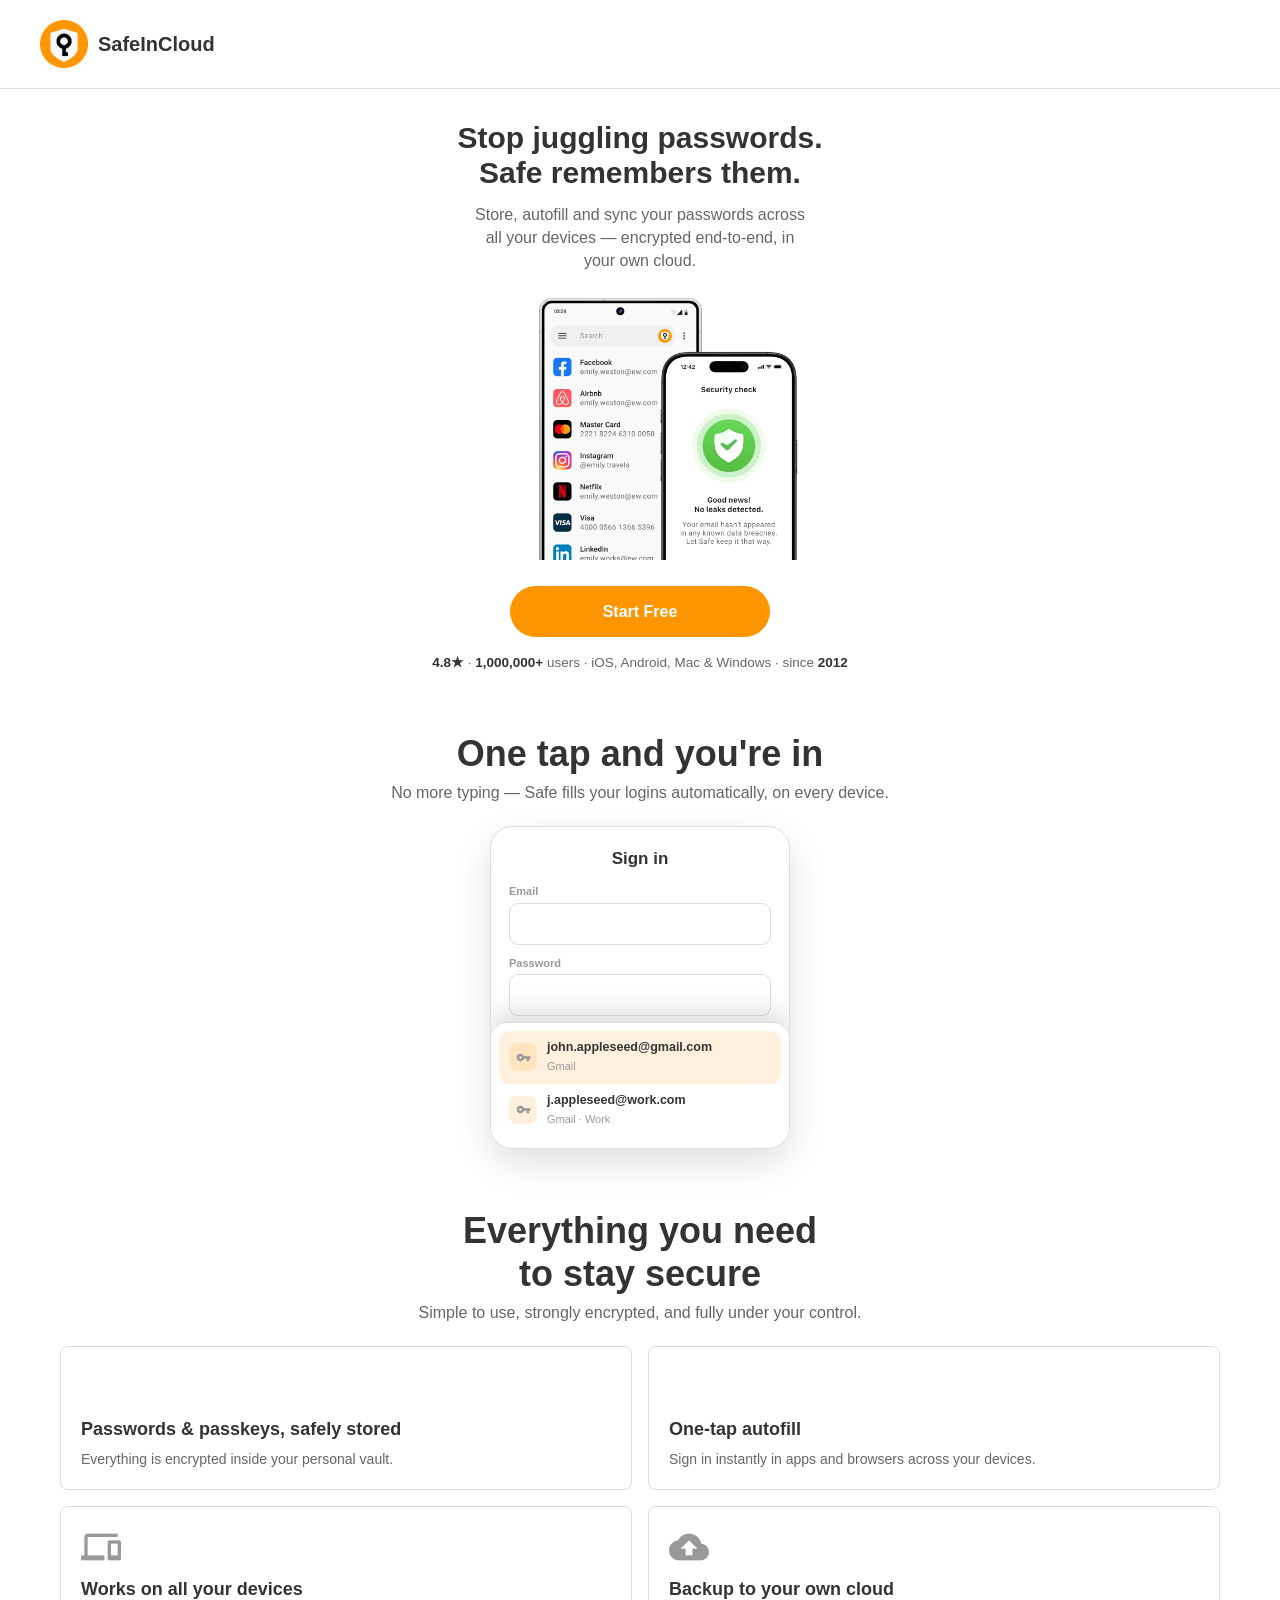
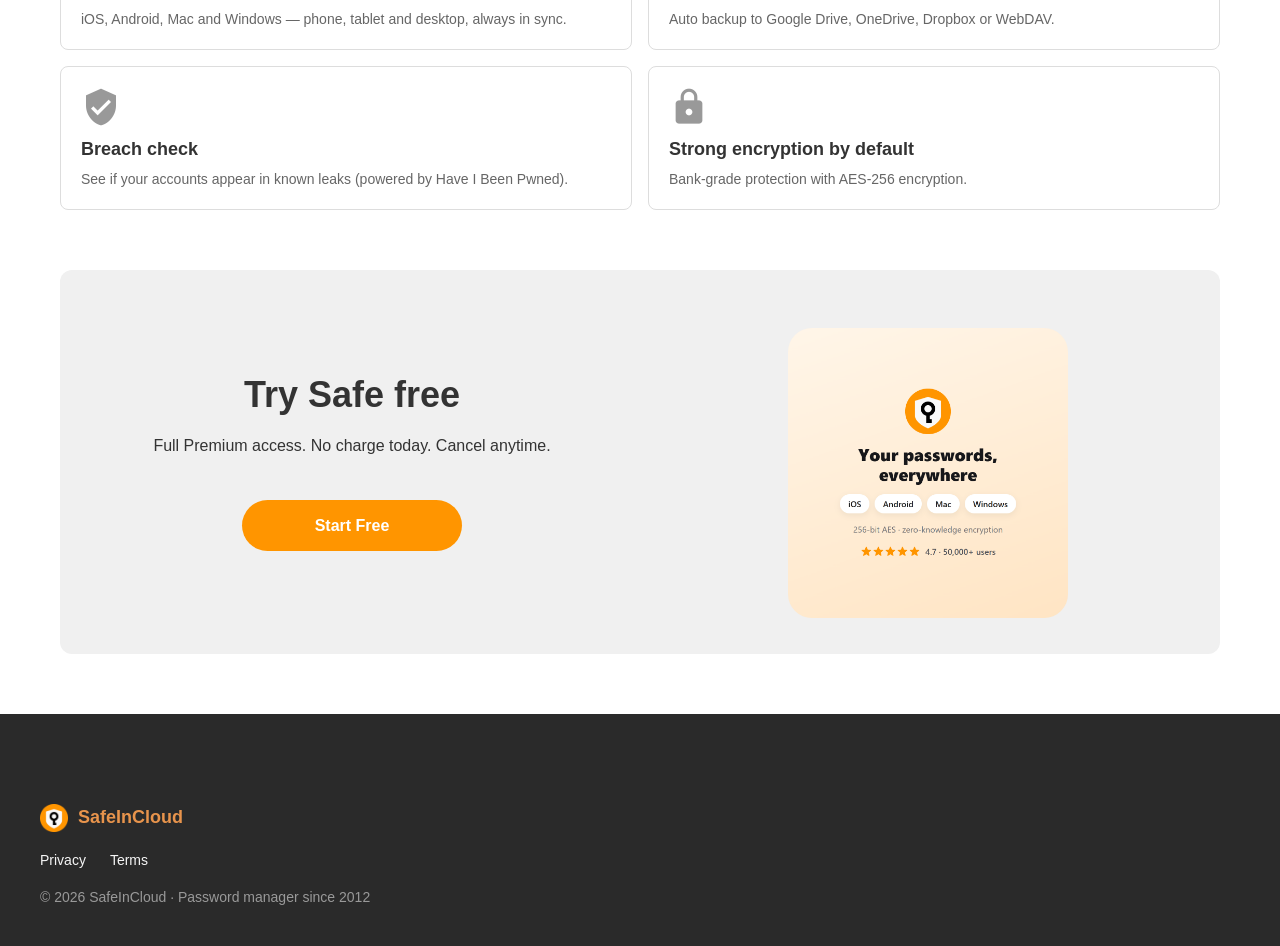
==== commit 089ac6de: "Align rating to 4.8 on hero and proof screen Co-Authored-By: Claude Opus 4.8 <noreply@anthropic.com>" ====
--- a/en/index.html
+++ b/en/index.html
@@ -28,7 +28,7 @@
     <p class="hf-sub">Store, autofill and sync your passwords across all your devices — encrypted end-to-end, in your own cloud.</p>
     <div class="hero-shot"><img src="../assets/brand/hero-en.png" alt="SafeInCloud app"></div>
     <a class="button hf-cta" href="#" onclick="safeOpenTestimonial();return false">Start Free</a>
-    <p class="hf-trust"><b>4.7★</b> · <b>1,000,000+</b> users · iOS, Android, Mac &amp; Windows · since <b>2012</b></p>
+    <p class="hf-trust"><b>4.8★</b> · <b>1,000,000+</b> users · iOS, Android, Mac &amp; Windows · since <b>2012</b></p>
   </section>
 
   <!-- 2. ANIMATION — autofill demo -->
@@ -97,7 +97,7 @@
     <div class="tm-eyebrow">Loved by users</div>
     <div class="rev-agg">
       <img class="rev-stars" src="../assets/brand/five_stars.png" alt="5 stars">
-      <div class="rev-agg-line"><b>1,000,000+</b> people trust Safe with their passwords</div>
+      <div class="rev-agg-line"><b>4.8★</b> · 1,000,000+ users</div>
     </div>
   </div>
   <div class="rev-list">
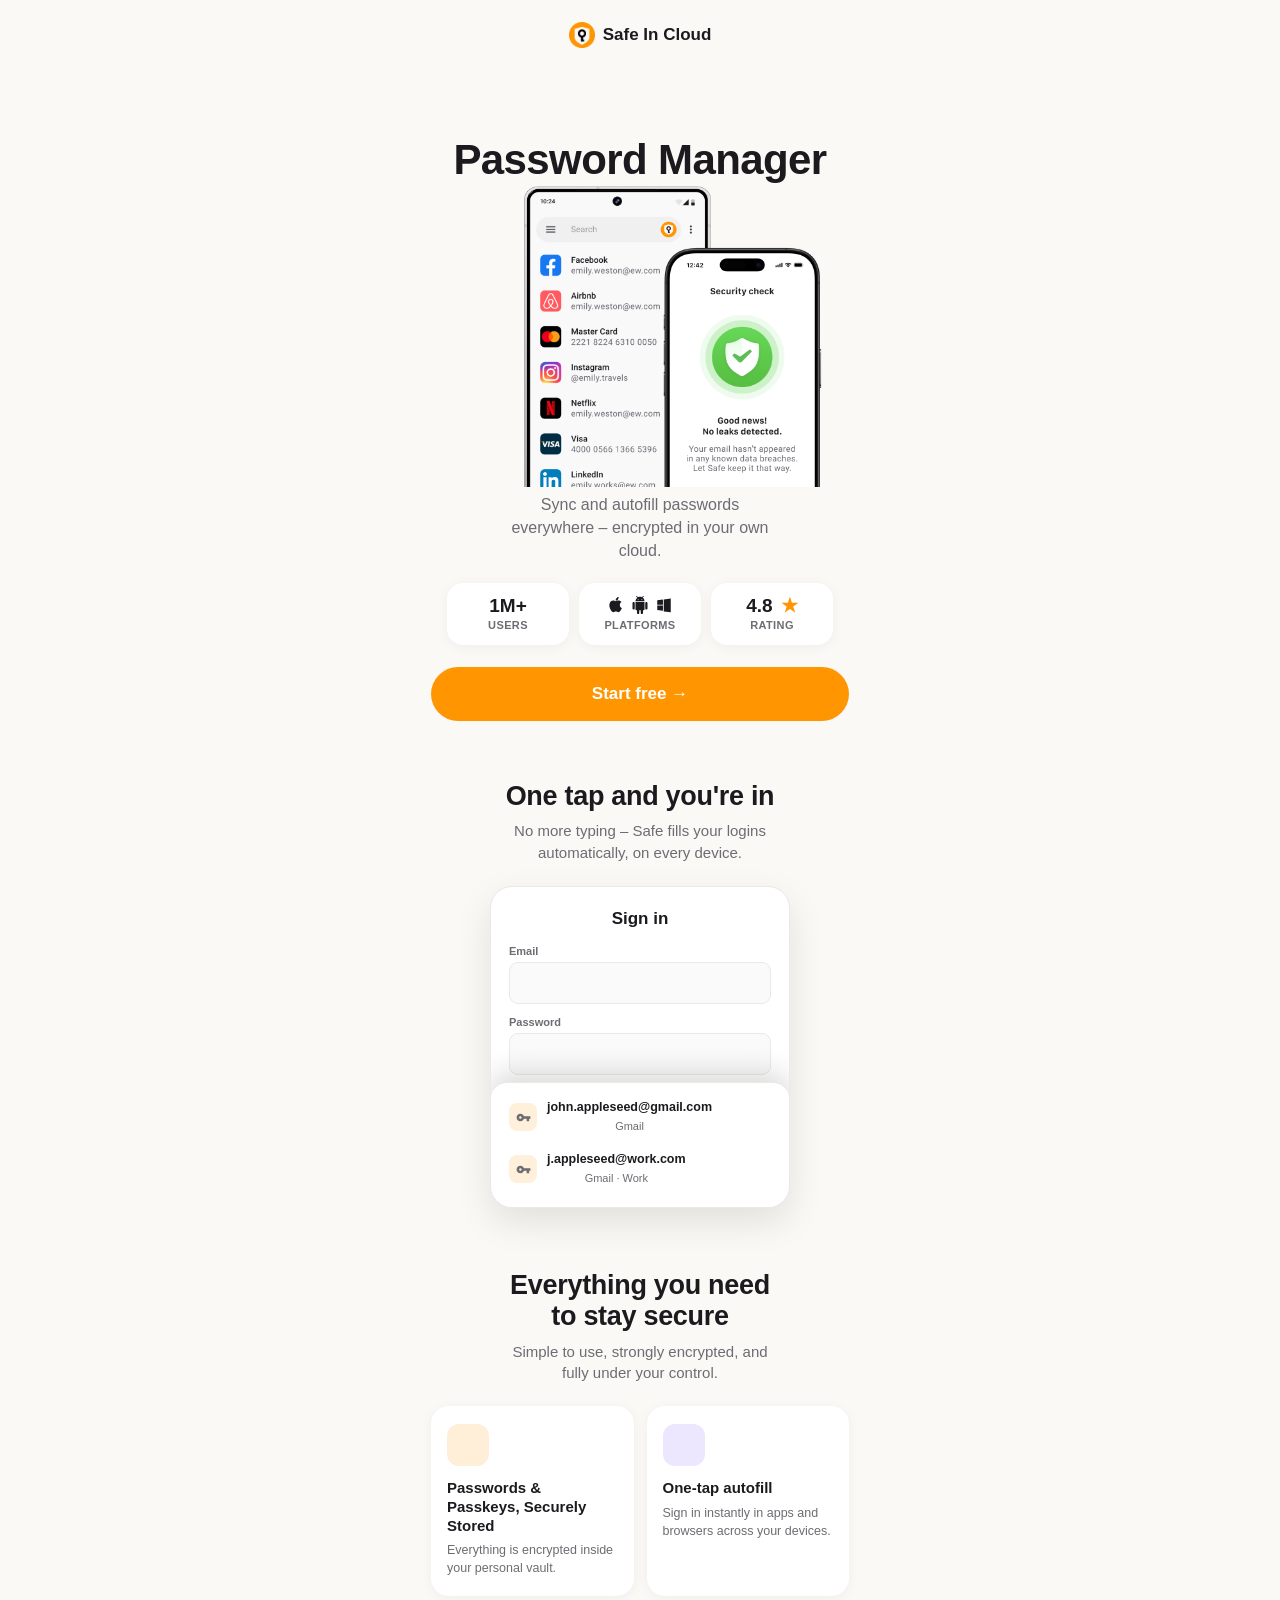
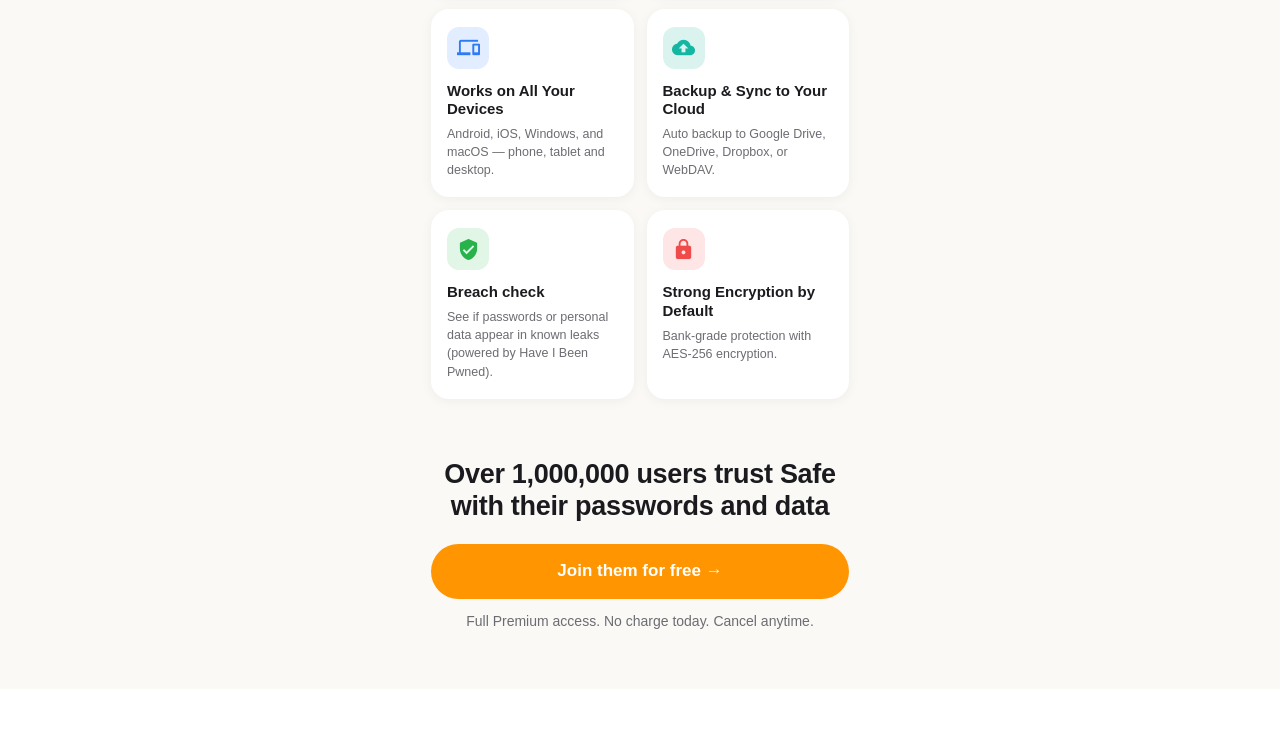
==== commit b78a5e59: "Rebuild landing to Igor's design: hero device mockup + stat pills, colored feature tiles, mid-CTA, 2" ====
--- a/en/index.html
+++ b/en/index.html
@@ -14,117 +14,105 @@
 </head>
 <body>
 
-<header class="site-header">
-  <div class="header-container">
-    <a class="logo" href="#"><img src="../assets/brand/logo.png" alt="SafeInCloud">SafeInCloud</a>
-  </div>
-</header>
+<main class="lp">
 
-<main>
+  <div class="lp-logo"><img src="../assets/brand/logo.png" alt="">Safe In Cloud</div>
 
-  <!-- 1. HERO — static product shot + CTA -->
-  <section class="hero-funnel">
-    <h1>Stop juggling passwords.<br>Safe remembers them.</h1>
-    <p class="hf-sub">Store, autofill and sync your passwords across all your devices — encrypted end-to-end, in your own cloud.</p>
-    <div class="hero-shot"><img src="../assets/brand/hero-en.png" alt="SafeInCloud app"></div>
-    <a class="button hf-cta" href="#" onclick="safeOpenTestimonial();return false">Start Free</a>
-    <p class="hf-trust"><b>4.8★</b> · <b>1,000,000+</b> users · iOS, Android, Mac &amp; Windows · since <b>2012</b></p>
+  <!-- HERO -->
+  <section class="lp-hero">
+    <h1>Password Manager</h1>
+    <div class="lp-devices"><img src="../assets/brand/hero-devices.png" alt="SafeInCloud — passwords and security check on your phone"></div>
+    <p class="lp-sub">Sync and autofill passwords everywhere&nbsp;– encrypted in your own cloud.</p>
+    <div class="lp-pills">
+      <div class="pill"><b>1M+</b><span class="lbl">Users</span></div>
+      <div class="pill"><span class="plats">
+        <svg viewBox="0 0 24 24"><path d="M17.05 12.04c-.03-2.6 2.12-3.85 2.22-3.91-1.21-1.77-3.09-2.01-3.76-2.04-1.6-.16-3.12.94-3.93.94-.81 0-2.06-.92-3.39-.89-1.74.03-3.35 1.01-4.25 2.57-1.81 3.14-.46 7.79 1.3 10.34.86 1.25 1.89 2.65 3.23 2.6 1.3-.05 1.79-.84 3.36-.84 1.57 0 2.01.84 3.39.81 1.4-.03 2.29-1.27 3.15-2.53.99-1.45 1.4-2.85 1.42-2.93-.03-.01-2.73-1.05-2.76-4.16zM14.53 4.6c.71-.86 1.19-2.06 1.06-3.25-1.02.04-2.26.68-2.99 1.54-.66.76-1.23 1.98-1.08 3.15 1.14.09 2.3-.58 3.01-1.44z"/></svg>
+        <svg viewBox="0 0 24 24"><path d="M6 18c0 .55.45 1 1 1h1v3.5c0 .83.67 1.5 1.5 1.5s1.5-.67 1.5-1.5V19h2v3.5c0 .83.67 1.5 1.5 1.5s1.5-.67 1.5-1.5V19h1c.55 0 1-.45 1-1V8H6v10zM3.5 8C2.67 8 2 8.67 2 9.5v7c0 .83.67 1.5 1.5 1.5S5 17.33 5 16.5v-7C5 8.67 4.33 8 3.5 8zm17 0c-.83 0-1.5.67-1.5 1.5v7c0 .83.67 1.5 1.5 1.5s1.5-.67 1.5-1.5v-7c0-.83-.67-1.5-1.5-1.5zm-4.97-5.84l1.3-1.3c.2-.2.2-.51 0-.71-.2-.2-.51-.2-.71 0l-1.48 1.48C13.85 1.23 12.95 1 12 1c-.96 0-1.86.23-2.66.63L7.85.15c-.2-.2-.51-.2-.71 0-.2.2-.2.51 0 .71l1.31 1.31C6.97 3.26 6 5.01 6 7h12c0-1.99-.97-3.75-2.47-4.84zM10 5H9V4h1v1zm5 0h-1V4h1v1z"/></svg>
+        <svg viewBox="0 0 24 24"><path d="M3 5.7l7.6-1.04v7.14H3V5.7zm8.7-1.18L21 3.2v9.42h-9.3V4.52zM3 12.6h7.6v7.14L3 18.7v-6.1zm8.7 0H21v9.2l-9.3-1.3v-7.9z"/></svg>
+      </span><span class="lbl">Platforms</span></div>
+      <div class="pill"><b>4.8&nbsp;<span class="st">★</span></b><span class="lbl">Rating</span></div>
+    </div>
+    <a class="button lp-cta" href="#" onclick="safeOpenTestimonial();return false">Start free →</a>
   </section>
 
-  <!-- 2. ANIMATION — autofill demo -->
-  <section class="demo-sec">
-    <h2 class="section-head">One tap and you're in</h2>
-    <p class="section-sub">No more typing — Safe fills your logins automatically, on every device.</p>
-    <div class="feature-image">
-      <div class="demo-card" id="demo-card">
-        <div class="dp-screen">
-          <div class="dp-title">Sign in</div>
-          <div class="dp-field"><span class="dp-lab">Email</span><div class="dp-input"><span class="v">john.appleseed@gmail.com</span></div></div>
-          <div class="dp-field"><span class="dp-lab">Password</span><div class="dp-input"><span class="v">••••••••••••</span></div></div>
-          <button class="dp-btn" id="demo-btn" data-login="Log in" data-done="✓ Signed in">Log in</button>
-        </div>
-        <div class="dp-sheet">
-          <div class="dp-cred sel"><span class="ci"><span class="material-icons">vpn_key</span></span><div><b>john.appleseed@gmail.com</b><span>Gmail</span></div></div>
-          <div class="dp-cred"><span class="ci"><span class="material-icons">vpn_key</span></span><div><b>j.appleseed@work.com</b><span>Gmail · Work</span></div></div>
-        </div>
-        <div class="dp-kb"><span class="dp-key"><span class="material-icons">vpn_key</span> Safe</span></div>
+  <!-- ONE TAP (autofill demo) -->
+  <section class="lp-demo" id="demo">
+    <h2>One tap and you're in</h2>
+    <p class="lp-secsub">No more typing&nbsp;– Safe fills your logins automatically, on every device.</p>
+    <div class="demo-card" id="demo-card">
+      <div class="dp-screen">
+        <div class="dp-title">Sign in</div>
+        <div class="dp-field"><span class="dp-lab">Email</span><div class="dp-input"><span class="v">john.appleseed@gmail.com</span></div></div>
+        <div class="dp-field"><span class="dp-lab">Password</span><div class="dp-input"><span class="v">••••••••••••</span></div></div>
+        <button class="dp-btn" id="demo-btn" data-login="Log in" data-done="✓ Signed in">Log in</button>
       </div>
+      <div class="dp-sheet">
+        <div class="dp-cred sel"><span class="ci"><span class="material-icons">vpn_key</span></span><div><b>john.appleseed@gmail.com</b><span>Gmail</span></div></div>
+        <div class="dp-cred"><span class="ci"><span class="material-icons">vpn_key</span></span><div><b>j.appleseed@work.com</b><span>Gmail · Work</span></div></div>
+      </div>
+      <div class="dp-kb"><span class="dp-key"><span class="material-icons">vpn_key</span> Safe</span></div>
     </div>
   </section>
 
-  <!-- 3. FEATURES -->
-  <section class="feat-sec">
-    <h2 class="section-head">Everything you need<br>to stay secure</h2>
-    <p class="section-sub">Simple to use, strongly encrypted, and fully under your control.</p>
-    <div class="feat-grid-2">
-      <div class="feature-card"><span class="material-icons feature-icon">key</span><h3>Passwords &amp; passkeys, safely stored</h3><p>Everything is encrypted inside your personal vault.</p></div>
-      <div class="feature-card"><span class="material-icons feature-icon">auto_fix_high</span><h3>One-tap autofill</h3><p>Sign in instantly in apps and browsers across your devices.</p></div>
-      <div class="feature-card"><span class="material-icons feature-icon">devices</span><h3>Works on all your devices</h3><p>iOS, Android, Mac and Windows — phone, tablet and desktop, always in sync.</p></div>
-      <div class="feature-card"><span class="material-icons feature-icon">cloud_upload</span><h3>Backup to your own cloud</h3><p>Auto backup to Google Drive, OneDrive, Dropbox or WebDAV.</p></div>
-      <div class="feature-card"><span class="material-icons feature-icon">verified_user</span><h3>Breach check</h3><p>See if your accounts appear in known leaks (powered by Have I Been Pwned).</p></div>
-      <div class="feature-card"><span class="material-icons feature-icon">lock</span><h3>Strong encryption by default</h3><p>Bank-grade protection with AES-256 encryption.</p></div>
+  <!-- FEATURES -->
+  <section class="lp-feats">
+    <h2>Everything you need<br>to stay secure</h2>
+    <p class="lp-secsub">Simple to use, strongly encrypted, and fully under your control.</p>
+    <div class="feat-grid">
+      <div class="fcard"><span class="fic orange"><span class="material-icons">key</span></span><h3>Passwords &amp; Passkeys, Securely Stored</h3><p>Everything is encrypted inside your personal vault.</p></div>
+      <div class="fcard"><span class="fic purple"><span class="material-icons">auto_fix_high</span></span><h3>One-tap autofill</h3><p>Sign in instantly in apps and browsers across your devices.</p></div>
+      <div class="fcard"><span class="fic blue"><span class="material-icons">devices</span></span><h3>Works on All Your Devices</h3><p>Android, iOS, Windows, and macOS — phone, tablet and desktop.</p></div>
+      <div class="fcard"><span class="fic teal"><span class="material-icons">cloud_upload</span></span><h3>Backup &amp; Sync to Your Cloud</h3><p>Auto backup to Google Drive, OneDrive, Dropbox, or WebDAV.</p></div>
+      <div class="fcard"><span class="fic green"><span class="material-icons">verified_user</span></span><h3>Breach check</h3><p>See if passwords or personal data appear in known leaks (powered by Have I Been Pwned).</p></div>
+      <div class="fcard"><span class="fic red"><span class="material-icons">lock</span></span><h3>Strong Encryption by Default</h3><p>Bank-grade protection with AES-256 encryption.</p></div>
     </div>
   </section>
 
-  <!-- 4. TRY SAFE — final CTA -->
-  <section class="final-cta-block">
-    <div class="cta-content">
-      <h2>Try Safe free</h2>
-      <p>Full Premium access. No charge today. Cancel anytime.</p>
-      <a class="button" href="#" onclick="safeOpenTestimonial();return false">Start Free</a>
-    </div>
-    <div class="cta-image"><img src="../assets/brand/close-graphic.png" alt="Your passwords on every device"></div>
+  <!-- MID CTA -->
+  <section class="lp-midcta">
+    <h2>Over 1,000,000 users trust Safe with their passwords and data</h2>
+    <a class="button" href="#" onclick="safeOpenTestimonial();return false">Join them for free →</a>
+    <p class="lp-fineprint">Full Premium access. No charge today. Cancel anytime.</p>
   </section>
 
 </main>
 
-<footer class="site-footer">
-  <div class="footer-container">
-    <div class="footer-bottom">
-      <div class="footer-bottom-left">
-        <div class="footer-brand"><a href="#"><img src="../assets/brand/logo.png" alt="">SafeInCloud</a></div>
-        <div class="footer-legal"><a href="#">Privacy</a><a href="#">Terms</a></div>
-        <div class="footer-copyright">© 2026 SafeInCloud · Password manager since 2012</div>
-      </div>
-    </div>
-  </div>
-</footer>
-
-<!-- ===== SCREEN 2: REVIEWS (between landing and paywall) ===== -->
+<!-- ===== SCREEN 2: REVIEWS ===== -->
 <div class="tm" id="testimonial"><div class="tm-in">
   <button class="x-dark" onclick="safeCloseTestimonial()">×</button>
-  <div class="tm-head">
-    <div class="tm-eyebrow">Loved by users</div>
-    <div class="rev-agg">
-      <img class="rev-stars" src="../assets/brand/five_stars.png" alt="5 stars">
-      <div class="rev-agg-line"><b>4.8★</b> · 1,000,000+ users</div>
-    </div>
+  <div class="ov-logo"><img src="../assets/brand/logo.png" alt="">Safe In Cloud</div>
+  <div class="rev-score">
+    <span class="rscore">4.8</span><img class="rev-stars" src="../assets/brand/five_stars.png" alt="★★★★★">
+    <div class="rcount">42,000+ reviews</div>
   </div>
   <div class="rev-list">
-    <div class="rev big">
-      <img class="rev-s" src="../assets/brand/five_stars.png" alt="★★★★★">
+    <div class="rev">
+      <div class="rev-top"><span class="rev-av k">K</span><div><div class="rev-name">Ken P.</div><img class="rev-s" src="../assets/brand/five_stars.png" alt="★★★★★"></div></div>
       <p>"Honestly the first password manager that just clicked for me. Everything stays in sync between my phone and laptop, autofill is instant, and I finally stopped reusing the same password everywhere. I'd be lost without it."</p>
-      <span class="rev-name">— Ken P.</span>
+    </div>
+    <div class="rev">
+      <div class="rev-top"><span class="rev-av h">H</span><div><div class="rev-name">Helena P.</div><img class="rev-s" src="../assets/brand/five_stars.png" alt="★★★★★"></div></div>
+      <p>"I love having passwords, passkeys, and 2FA codes in one place. It makes logins way quicker, and I'm not juggling three different apps anymore."</p>
     </div>
   </div>
   <a class="button tm-cta" href="#" onclick="safeToPaywall();return false">Continue</a>
 </div></div>
 
-<!-- ===== SCREEN 3: PAYWALL (lean trial paywall) ===== -->
+<!-- ===== SCREEN 3: PAYWALL ===== -->
 <div class="pw" id="paywall"><div class="pw-in">
   <button class="x" onclick="safeClosePaywall()">×</button>
-  <h2>Start your 14-day free trial</h2>
+  <div class="ov-logo"><img src="../assets/brand/logo.png" alt="">Safe In Cloud</div>
+  <h2>Start your 14-day<br>free trial</h2>
   <div class="pw-body">
-    <div class="tl">
-      <div class="row on"><div class="line"></div><div class="dot">✓</div><div class="k">Today</div><div class="v">Full Premium access. No charge now.</div></div>
-      <div class="row"><div class="line"></div><div class="dot">🔔</div><div class="k">Day 12</div><div class="v">We'll remind you before your trial ends.</div></div>
-      <div class="row"><div class="dot">★</div><div class="k">Day 14</div><div class="v">Your Premium subscription begins.</div></div>
+    <div class="tl2">
+      <div class="trow on"><span class="tdot"><span class="material-icons">lock_open</span></span><div class="tx"><b>Today</b><span>Full premium access. No charge.</span></div></div>
+      <div class="trow"><span class="tdot"><span class="material-icons">notifications</span></span><div class="tx"><b>Day 12</b><span>We'll remind you. Cancel anytime.</span></div></div>
+      <div class="trow"><span class="tdot"><span class="material-icons">verified_user</span></span><div class="tx"><b>Day 14</b><span>Premium subscription begins.</span></div></div>
     </div>
-    <div class="pw-price">Then <b>$79.99</b>/year (~$6.67/mo). Cancel anytime.</div>
+    <div class="pw-price">Just <b>$6.67/month</b><br>($79.99 billed yearly)</div>
   </div>
   <div class="start">
-    <a class="button" href="#" onclick="safeStartTrial();return false">Start Free Trial</a>
-    <div class="lock">🔒 No charge today · cancel anytime</div>
+    <a class="button" href="#" onclick="safeStartTrial();return false">Start My Free Trial</a>
     <div id="pw-demo">Demo mode: here the user is sent to the store — paste your Adjust link in <b>assets/config.js</b>.</div>
   </div>
 </div></div>
--- a/assets/paywall.css
+++ b/assets/paywall.css
@@ -1,30 +1,29 @@
-/* "Try Safe for Free" paywall overlay — light, matches the white site.
-   Uses brand tokens from main.css (--accent #ff9500, text/border vars). */
-.pw{position:fixed;inset:0;background:var(--bg-primary);color:var(--text-primary);z-index:200;display:none;overflow-y:auto}
-.pw.open{display:block}
-.pw-in{max-width:440px;margin:0 auto;min-height:100vh;padding:54px 22px 36px;display:flex;flex-direction:column;justify-content:space-between}
-.pw .x{position:absolute;top:14px;right:16px;background:none;border:0;color:var(--text-muted);font-size:28px;line-height:1;cursor:pointer;padding:2px 6px}
-.pw h2{font-size:26px;text-align:center;margin:4px 0 26px;color:var(--text-primary)}
+/* ===== Screen 3 — paywall (Igor design, June 2026) ===== */
+.pw { position:fixed; inset:0; background:#FBF9F6; color:#1b1b1f; z-index:200; display:none; overflow-y:auto; }
+.pw.open { display:block; }
+.pw-in { max-width:440px; margin:0 auto; min-height:100vh; padding:54px 22px 34px; display:flex; flex-direction:column; }
+.pw .x { position:absolute; top:16px; right:20px; background:none; border:0; color:#9a9a9f; font-size:30px; line-height:1; cursor:pointer; }
+.pw .ov-logo { margin-bottom:22px; }
+.pw h2 { font-size:31px; font-weight:800; text-align:center; line-height:1.12; letter-spacing:-.4px; margin:6px 0 30px; color:#1b1b1f; }
 
-/* trial timeline */
-.tl{position:relative;margin:0 6px;padding-left:34px}
-.tl .row{position:relative;padding:0 0 22px}
-.tl .row:last-child{padding-bottom:0}
-.tl .dot{position:absolute;left:-34px;top:1px;width:22px;height:22px;border-radius:50%;background:var(--bg-alt);border:2px solid var(--border-medium);display:flex;align-items:center;justify-content:center;font-size:12px}
-.tl .row.on .dot{background:var(--accent);border-color:var(--accent);color:#fff}
-.tl .line{position:absolute;left:-24px;top:22px;bottom:0;width:2px;background:var(--border-medium)}
-.tl .row:last-child .line{display:none}
-.tl .k{font-weight:700;font-size:15px;color:var(--text-primary)}
-.tl .v{color:var(--text-secondary);font-size:13.5px}
+/* timeline as connected cards */
+.pw-body { display:flex; flex-direction:column; justify-content:center; flex:1; }
+.tl2 { display:flex; flex-direction:column; gap:12px; }
+.trow { background:#fff; border-radius:18px; padding:16px 18px; display:flex; align-items:center; gap:15px; box-shadow:0 3px 14px rgba(0,0,0,.05); position:relative; }
+.trow .tdot { width:48px; height:48px; border-radius:50%; background:#ededed; color:#a2a2a7; display:flex; align-items:center; justify-content:center; flex-shrink:0; }
+.trow .tdot .material-icons { font-size:25px; }
+.trow.on .tdot { background:var(--accent,#FF9500); color:#fff; box-shadow:0 0 0 7px #FFE5BF; }
+.trow .tx b { display:block; font-size:18px; font-weight:800; line-height:1.15; }
+.trow.on .tx b { color:var(--accent,#FF9500); }
+.trow .tx span { font-size:14.5px; color:#6c6c72; line-height:1.32; }
+/* connector notch between the cards */
+.tl2 .trow:not(:last-child)::after { content:""; position:absolute; left:37px; bottom:-12px; width:3px; height:12px; background:#e6e2db; border-radius:2px; z-index:1; }
 
-/* price line */
-.pw-price{text-align:center;color:var(--text-secondary);font-size:14.5px;margin:22px 0 0}
-.pw-price b{color:var(--text-primary)}
+.pw-price { text-align:center; color:#6c6c72; font-size:15px; line-height:1.55; margin-top:30px; }
+.pw-price b { color:#1b1b1f; font-size:16.5px; }
 
-/* CTA + reassurance */
-.pw .start{padding-top:24px}
-.pw .start .button{display:block;width:100%;text-align:center;font-size:17px;padding:16px}
-.pw .lock{display:flex;align-items:center;justify-content:center;gap:6px;color:#16a34a;font-size:13px;margin-top:12px}
-.pw .legal{text-align:center;color:var(--text-muted);font-size:11px;margin-top:14px}
-.pw .legal a{color:var(--text-secondary)}
-#pw-demo{display:none;text-align:center;color:#b45309;font-size:13px;margin-top:14px;border:1px dashed var(--border-medium);border-radius:10px;padding:10px}
+.pw .start { margin-top:24px; }
+.pw .start .button { display:block; width:100%; text-align:center; font-size:18px; font-weight:800; padding:18px; background:var(--accent,#FF9500); color:#fff; border-radius:999px; }
+.pw .start .button:hover { background:var(--accent-hover,#e68600); }
+.pw .lock { display:flex; align-items:center; justify-content:center; gap:6px; color:#16a34a; font-size:13px; margin-top:13px; }
+#pw-demo { display:none; text-align:center; color:#b45309; font-size:13px; margin-top:14px; border:1px dashed #d8d3cb; border-radius:10px; padding:10px; }
--- a/assets/landing.css
+++ b/assets/landing.css
@@ -1,108 +1,101 @@
-/* Landing-specific polish: alignment, tighter rhythm, brand feature grid (2 per row). */
+/* ===== web2app landing — Igor design (June 2026) ===== */
+:root { --lp-bg:#FBF9F6; --lp-ink:#1b1b1f; --lp-ink2:#6c6c72; --lp-line:#ece8e2; }
+body { background: var(--lp-bg); color: var(--lp-ink); -webkit-font-smoothing:antialiased; }
+.lp { max-width: 462px; margin: 0 auto; padding: 22px 22px 0; }
+.lp .button, .tm .button, .pw .button { background: var(--accent); color:#fff; font-size: 17px; font-weight: 800; padding: 17px 28px; border-radius: 999px; }
+.lp .button:hover, .tm .button:hover, .pw .button:hover { background: var(--accent-hover); }
 
-/* Short funnel — screen 1: headline + autofill demo + forward CTA (no long scroll) */
-.hero-funnel { max-width: 480px; margin: 0 auto 60px; padding: 32px 20px 0; text-align: center; }
-.hero-funnel h1 { font-size: 30px; line-height: 1.16; margin: 0 0 12px; }
-.hf-sub { color: var(--text-secondary); font-size: 16px; line-height: 1.45; margin: 0 auto 26px; max-width: 38ch; }
-.hero-funnel .feature-image { margin-bottom: 26px; }
-.hf-cta { min-width: 260px; }
-.hf-trust { margin-top: 18px; color: var(--text-secondary); font-size: 13.5px; }
-.hf-trust b { color: var(--text-primary); }
-@media (max-width: 480px) { .hero-funnel h1 { font-size: 26px; } }
+/* logo */
+.lp-logo, .ov-logo { display:flex; align-items:center; justify-content:center; gap:8px; font-weight:800; font-size:17px; color:var(--lp-ink); }
+.lp-logo img, .ov-logo img { width:26px; height:26px; }
 
-/* hero static product shot + animation section + final-CTA image */
-.hero-shot { max-width: 320px; margin: 0 auto 26px; }
-.hero-shot img { width: 100%; display: block; }
-.demo-sec .feature-image { margin-top: 4px; }
-.final-cta-block .cta-image { margin-top: 22px; }
-.final-cta-block .cta-image img { max-width: 280px; width: 100%; border-radius: 24px; display: block; margin: 0 auto; }
+/* hero */
+.lp-hero { text-align:center; padding-top:16px; }
+.lp-hero h1 { font-size: 42px; font-weight: 800; letter-spacing:-.6px; line-height:1.04; margin: 14px 0 0; }
+.lp-devices { margin: 4px 0 2px; }
+.lp-devices img { width:100%; max-width:368px; display:block; margin:0 auto; }
+.lp-sub { color:var(--lp-ink2); font-size:16px; line-height:1.45; max-width:33ch; margin:6px auto 20px; }
+.lp-pills { display:flex; gap:10px; justify-content:center; margin-bottom:22px; }
+.pill { flex:1; max-width:122px; background:#fff; border-radius:16px; padding:13px 6px; box-shadow:0 2px 12px rgba(0,0,0,.05); display:flex; flex-direction:column; align-items:center; gap:4px; }
+.pill b { font-size:19px; font-weight:800; color:var(--lp-ink); display:flex; align-items:center; gap:3px; line-height:1; }
+.pill b .st { color:var(--accent); }
+.pill .lbl { font-size:11px; font-weight:700; letter-spacing:.4px; text-transform:uppercase; color:var(--lp-ink2); }
+.pill .plats { display:flex; gap:6px; align-items:center; height:19px; }
+.pill .plats svg { height:18px; width:auto; fill:var(--lp-ink); display:block; }
+.lp-cta { display:block; width:100%; }
 
-.button { text-align: center; }
-.hero-content .button, .feature-content .button, .cta-content .button { min-width: 220px; }
-.final-cta-block .cta-content { display: flex; flex-direction: column; align-items: center; text-align: center; }
-.feature-split .feature-content { display: flex; flex-direction: column; }
+/* section heads */
+.lp-demo, .lp-feats, .lp-midcta { text-align:center; }
+.lp-demo { margin-top:58px; }
+.lp-feats { margin-top:62px; }
+.lp h2 { font-size:27px; font-weight:800; letter-spacing:-.3px; line-height:1.15; margin:0 0 8px; }
+.lp-secsub { color:var(--lp-ink2); font-size:15px; line-height:1.45; max-width:34ch; margin:0 auto 22px; }
 
-/* tighter rhythm + hero image flush to the bottom of its block (no floating gap) */
-.hero-block-wrapper { padding: 44px 20px 0; margin-bottom: 0; }
-.hero-image img { margin-bottom: 0; display: block; }
-main section { margin: 0 0 60px; }
-.final-cta-block { margin: 0 0 60px; padding: 36px 24px; }
-.section-head { text-align: center; margin-bottom: 8px; text-wrap: balance; }
-.section-sub { text-align: center; color: var(--text-secondary); margin-bottom: 24px; text-wrap: balance; }
+/* features grid */
+.feat-grid { display:grid; grid-template-columns:1fr 1fr; gap:13px; text-align:left; }
+.fcard { background:#fff; border-radius:18px; padding:18px 16px; box-shadow:0 2px 12px rgba(0,0,0,.05); }
+.fic { width:42px; height:42px; border-radius:12px; display:flex; align-items:center; justify-content:center; margin-bottom:13px; }
+.fic .material-icons { font-size:23px; }
+.fic.orange{background:#FFEFD9;color:#FF9500} .fic.purple{background:#ECE7FF;color:#7C5CFB}
+.fic.blue{background:#E2EEFF;color:#2E7BF6} .fic.teal{background:#DBF3EE;color:#13B6A0}
+.fic.green{background:#E1F6E7;color:#27B24B} .fic.red{background:#FDE6E5;color:#EF4B4B}
+.fcard h3 { font-size:15px; font-weight:700; line-height:1.25; margin:0 0 6px; color:var(--lp-ink); }
+.fcard p { font-size:12.5px; color:var(--lp-ink2); line-height:1.45; margin:0; }
 
-/* feature grid — brand .feature-card style, but 2 per row (incl. mobile) */
-.feat-grid-2 { display: grid; grid-template-columns: 1fr 1fr; gap: 16px; }
-.feat-grid-2 .feature-card { cursor: default; }
-.feat-grid-2 .feature-icon { font-size: 40px; margin-bottom: 12px; }
-.feat-grid-2 h3 { font-size: 18px; margin-bottom: 8px; }
-.feat-grid-2 p { font-size: 14px; color: var(--text-secondary); line-height: 1.45; margin: 0; }
+/* mid CTA */
+.lp-midcta { margin-top:58px; padding-bottom:44px; }
+.lp-midcta h2 { font-size:27px; line-height:1.18; margin-bottom:22px; text-wrap:balance; }
+.lp-midcta .button { display:block; width:100%; }
+.lp-fineprint { color:var(--lp-ink2); font-size:14px; margin-top:14px; }
 
-@media (max-width: 768px) {
-  .hero-content, .feature-content, .cta-content { text-align: center; }
-  .hero-content .button, .feature-content .button, .cta-content .button { display: block; width: 100%; min-width: 0; }
-  .hero-content p { margin-left: auto; margin-right: auto; max-width: 38ch; }
-  .feature-content, .cta-content { align-items: center; }
-  .feat-grid-2 { gap: 11px; }
-  .feat-grid-2 .feature-card { padding: 15px 13px; }
-  .feat-grid-2 .feature-icon { font-size: 32px; margin-bottom: 8px; }
-  .feat-grid-2 h3 { font-size: 14.5px; }
-  .feat-grid-2 p { font-size: 12.5px; }
-}
+/* ===== Autofill demo card (kept — driven by demo.js) ===== */
+.lp-demo .demo-card { margin-top:18px; }
+.demo-card { max-width:300px; margin:0 auto; background:#fff; border:1px solid var(--lp-line); border-radius:22px; box-shadow:0 14px 36px rgba(0,0,0,.10); overflow:hidden; position:relative; }
+.dp-screen { padding:22px 18px 0; }
+.dp-title { font-size:17px; font-weight:700; margin-bottom:16px; text-align:center; }
+.dp-field { margin-bottom:12px; text-align:left; }
+.dp-lab { display:block; font-size:11px; color:var(--lp-ink2); margin-bottom:4px; font-weight:600; }
+.dp-input { border:1px solid var(--lp-line); border-radius:9px; padding:11px 12px; min-height:42px; background:#fafafa; display:flex; align-items:center; transition:border-color .3s; }
+.dp-input .v { font-size:14px; color:var(--lp-ink); opacity:0; transition:opacity .25s; }
+.demo-card.s-fill .dp-input { border-color:rgba(255,149,0,.6); }
+.demo-card.s-fill .dp-input .v { opacity:1; }
+.dp-btn { width:100%; border:0; border-radius:999px; padding:12px; font-weight:700; font-size:15px; background:#f1efeb; color:var(--lp-ink2); margin:6px 0 18px; transition:background .3s,color .3s; cursor:default; }
+.demo-card.s-go .dp-btn { background:var(--accent); color:#fff; }
+.demo-card.s-done .dp-btn { background:#16a34a; color:#fff; }
+.dp-kb { background:#f5f3ef; border-top:1px solid var(--lp-line); padding:12px; display:flex; justify-content:center; }
+.dp-key { display:inline-flex; align-items:center; gap:5px; font-size:13px; font-weight:700; color:var(--accent); background:rgba(255,149,0,.14); padding:7px 16px; border-radius:999px; transition:box-shadow .2s; }
+.dp-key .material-icons { font-size:16px; }
+.demo-card.s-tap .dp-key { animation:demopulse 1s ease; box-shadow:0 0 0 4px rgba(255,149,0,.18); }
+.dp-sheet { position:absolute; left:0; right:0; bottom:0; z-index:5; background:#fff; border-top:1px solid var(--lp-line); border-radius:16px 16px 0 0; box-shadow:0 -10px 28px rgba(0,0,0,.14); padding:8px 8px 12px; transform:translateY(100%); transition:transform .3s; }
+.demo-card.s-list .dp-sheet { transform:translateY(0); }
+.demo-card.s-list .dp-kb { opacity:0; }
+.dp-cred { display:flex; align-items:center; gap:10px; padding:9px 10px; border-radius:10px; transition:background .2s; }
+.dp-cred .ci { width:28px; height:28px; border-radius:8px; background:rgba(255,149,0,.14); display:flex; align-items:center; justify-content:center; color:var(--accent); }
+.dp-cred .ci .material-icons { font-size:15px; }
+.dp-cred b { display:block; font-size:12.5px; color:var(--lp-ink); }
+.dp-cred span { font-size:11px; color:var(--lp-ink2); }
+.demo-card.s-pick .dp-cred.sel { background:rgba(255,149,0,.13); }
+@keyframes demopulse { 0%{transform:scale(.92)} 50%{transform:scale(1.08)} 100%{transform:scale(1)} }
+html { scroll-behavior:smooth; } #demo { scroll-margin-top:24px; }
 
-/* Autofill demo — login screen + keyboard Safe key (the real Safe flow). Interface always visible. */
-.demo-card { max-width: 300px; margin: 0 auto; background: var(--bg-card); border: 1px solid var(--border); border-radius: 22px; box-shadow: 0 14px 36px rgba(0,0,0,.12); overflow: hidden; position: relative; }
-.dp-screen { padding: 22px 18px 0; }
-.dp-title { font-size: 17px; font-weight: 700; margin-bottom: 16px; text-align: center; }
-.dp-field { margin-bottom: 12px; text-align: left; }
-.dp-lab { display: block; font-size: 11px; color: var(--text-muted); margin-bottom: 4px; font-weight: 600; }
-.dp-input { border: 1px solid var(--border); border-radius: 9px; padding: 11px 12px; min-height: 42px; background: var(--bg-primary); display: flex; align-items: center; transition: border-color .3s; }
-.dp-input .v { font-size: 14px; color: var(--text-primary); opacity: 0; transition: opacity .25s; }
-.demo-card.s-fill .dp-input { border-color: rgba(255,149,0,.6); }
-.demo-card.s-fill .dp-input .v { opacity: 1; }
-.dp-btn { width: 100%; border: 0; border-radius: 999px; padding: 12px; font-weight: 700; font-size: 15px; background: var(--bg-alt); color: var(--text-muted); margin: 6px 0 18px; transition: background .3s, color .3s; cursor: default; }
-.demo-card.s-go .dp-btn { background: var(--accent); color: #fff; }
-.demo-card.s-done .dp-btn { background: #16a34a; color: #fff; }
-.dp-kb { background: var(--bg-alt); border-top: 1px solid var(--border-medium); padding: 12px; display: flex; justify-content: center; }
-.dp-key { display: inline-flex; align-items: center; gap: 5px; font-size: 13px; font-weight: 700; color: var(--accent); background: rgba(255,149,0,.14); padding: 7px 16px; border-radius: 999px; transition: box-shadow .2s; }
-.dp-key .material-icons { font-size: 16px; }
-.demo-card.s-tap .dp-key { animation: demopulse 1s ease; box-shadow: 0 0 0 4px rgba(255,149,0,.18); }
-.dp-sheet { position: absolute; left: 0; right: 0; bottom: 0; z-index: 5; background: var(--bg-card); border-top: 1px solid var(--border); border-radius: 16px 16px 0 0; box-shadow: 0 -10px 28px rgba(0,0,0,.14); padding: 8px 8px 12px; transform: translateY(100%); transition: transform .3s; }
-.demo-card.s-list .dp-sheet { transform: translateY(0); }
-.demo-card.s-list .dp-kb { opacity: 0; }
-.dp-cred { display: flex; align-items: center; gap: 10px; padding: 9px 10px; border-radius: 10px; transition: background .2s; }
-.dp-cred .ci { width: 28px; height: 28px; border-radius: 8px; background: rgba(255,149,0,.14); display: flex; align-items: center; justify-content: center; color: var(--accent); }
-.dp-cred .ci .material-icons { font-size: 15px; }
-.dp-cred b { display: block; font-size: 12.5px; color: var(--text-primary); }
-.dp-cred span { font-size: 11px; color: var(--text-muted); }
-.demo-card.s-pick .dp-cred.sel { background: rgba(255,149,0,.13); }
-@keyframes demopulse { 0% { transform: scale(.92); } 50% { transform: scale(1.08); } 100% { transform: scale(1); } }
+/* ===== Screen 2 — reviews overlay ===== */
+.tm { position:fixed; inset:0; background:var(--lp-bg); z-index:150; display:none; overflow-y:auto; }
+.tm.open { display:block; }
+.tm-in { max-width:440px; margin:0 auto; min-height:100vh; padding:54px 22px 34px; display:flex; flex-direction:column; }
+.x-dark { position:absolute; top:16px; right:20px; background:none; border:0; color:var(--lp-ink2); font-size:30px; line-height:1; cursor:pointer; }
+.tm .ov-logo { margin-bottom:26px; }
+.rev-score { text-align:center; margin-bottom:28px; }
+.rev-score .rscore { font-size:66px; font-weight:800; line-height:1; color:var(--lp-ink); vertical-align:middle; }
+.rev-score .rev-stars { height:26px; vertical-align:middle; margin-left:12px; }
+.rev-score .rcount { font-size:14px; color:var(--lp-ink2); margin-top:9px; font-weight:600; letter-spacing:.3px; }
+.rev-list { display:flex; flex-direction:column; gap:16px; flex:1; }
+.rev { background:#fff; border-radius:18px; padding:18px; box-shadow:0 3px 14px rgba(0,0,0,.05); }
+.rev-top { display:flex; align-items:center; gap:11px; margin-bottom:11px; }
+.rev-av { width:40px; height:40px; border-radius:50%; display:flex; align-items:center; justify-content:center; font-weight:800; font-size:16px; flex-shrink:0; }
+.rev-av.k { background:#FFE7C9; color:#E8870E; } .rev-av.h { background:#D9F0EA; color:#179E86; }
+.rev-name { font-weight:700; font-size:15px; color:var(--lp-ink); }
+.rev-s { height:13px; display:block; margin-top:3px; }
+.rev p { margin:0; font-size:14.5px; line-height:1.5; color:#4a4a50; }
+.tm-cta { display:block; width:100%; margin-top:24px; }
 
-/* Smooth in-page scroll: hero "See how it works" -> demo animation section */
-html { scroll-behavior: smooth; }
-#demo { scroll-margin-top: 24px; }
-
-/* Screen 2 — reviews overlay (between landing and paywall) */
-.tm { position: fixed; inset: 0; background: var(--bg-primary); z-index: 150; display: none; overflow-y: auto; }
-.tm.open { display: block; }
-.tm-in { max-width: 460px; margin: 0 auto; min-height: 100vh; padding: 52px 24px 36px; display: flex; flex-direction: column; justify-content: space-between; }
-.tm-head { text-align: center; }
-.x-dark { position: absolute; top: 14px; right: 18px; background: none; border: 0; color: var(--text-muted); font-size: 28px; line-height: 1; cursor: pointer; }
-.tm-eyebrow { color: var(--accent); font-size: 13px; font-weight: 700; letter-spacing: 1.5px; text-transform: uppercase; margin-bottom: 10px; text-align: center; }
-.rev-agg { text-align: center; margin-bottom: 16px; }
-.rev-stars { height: 19px; margin-bottom: 6px; }
-.rev-agg-line { color: var(--text-secondary); font-size: 14px; }
-.rev-agg-line b { color: var(--text-primary); }
-.rev-badges { display: flex; gap: 10px; justify-content: center; margin-top: 10px; }
-.rev-badges img { height: 24px; }
-.rev-list { display: flex; flex-direction: column; gap: 10px; margin-bottom: 18px; }
-.rev { background: var(--bg-card); border: 1px solid var(--border); border-radius: 14px; padding: 11px 14px; box-shadow: 0 2px 10px rgba(0,0,0,.04); }
-.rev-top { display: flex; align-items: center; gap: 8px; margin-bottom: 5px; }
-.rev-s { height: 12px; }
-.rev-name { font-weight: 700; font-size: 13.5px; color: var(--text-primary); }
-.rev p { margin: 0; font-size: 13.5px; line-height: 1.45; color: var(--text-secondary); }
-/* single big review (screen 2 — onboarding redesign 16.06) */
-.rev.big { text-align: center; padding: 24px 22px; }
-.rev.big .rev-s { height: 17px; margin-bottom: 14px; }
-.rev.big p { font-size: 17px; line-height: 1.55; color: var(--text-primary); margin: 0 0 14px; }
-.rev.big .rev-name { display: block; font-size: 14px; font-weight: 600; color: var(--text-secondary); }
-.tm-cta { min-width: 240px; align-self: center; }
+@media (max-width:380px){ .lp-hero h1{font-size:38px} .pill b{font-size:17px} }
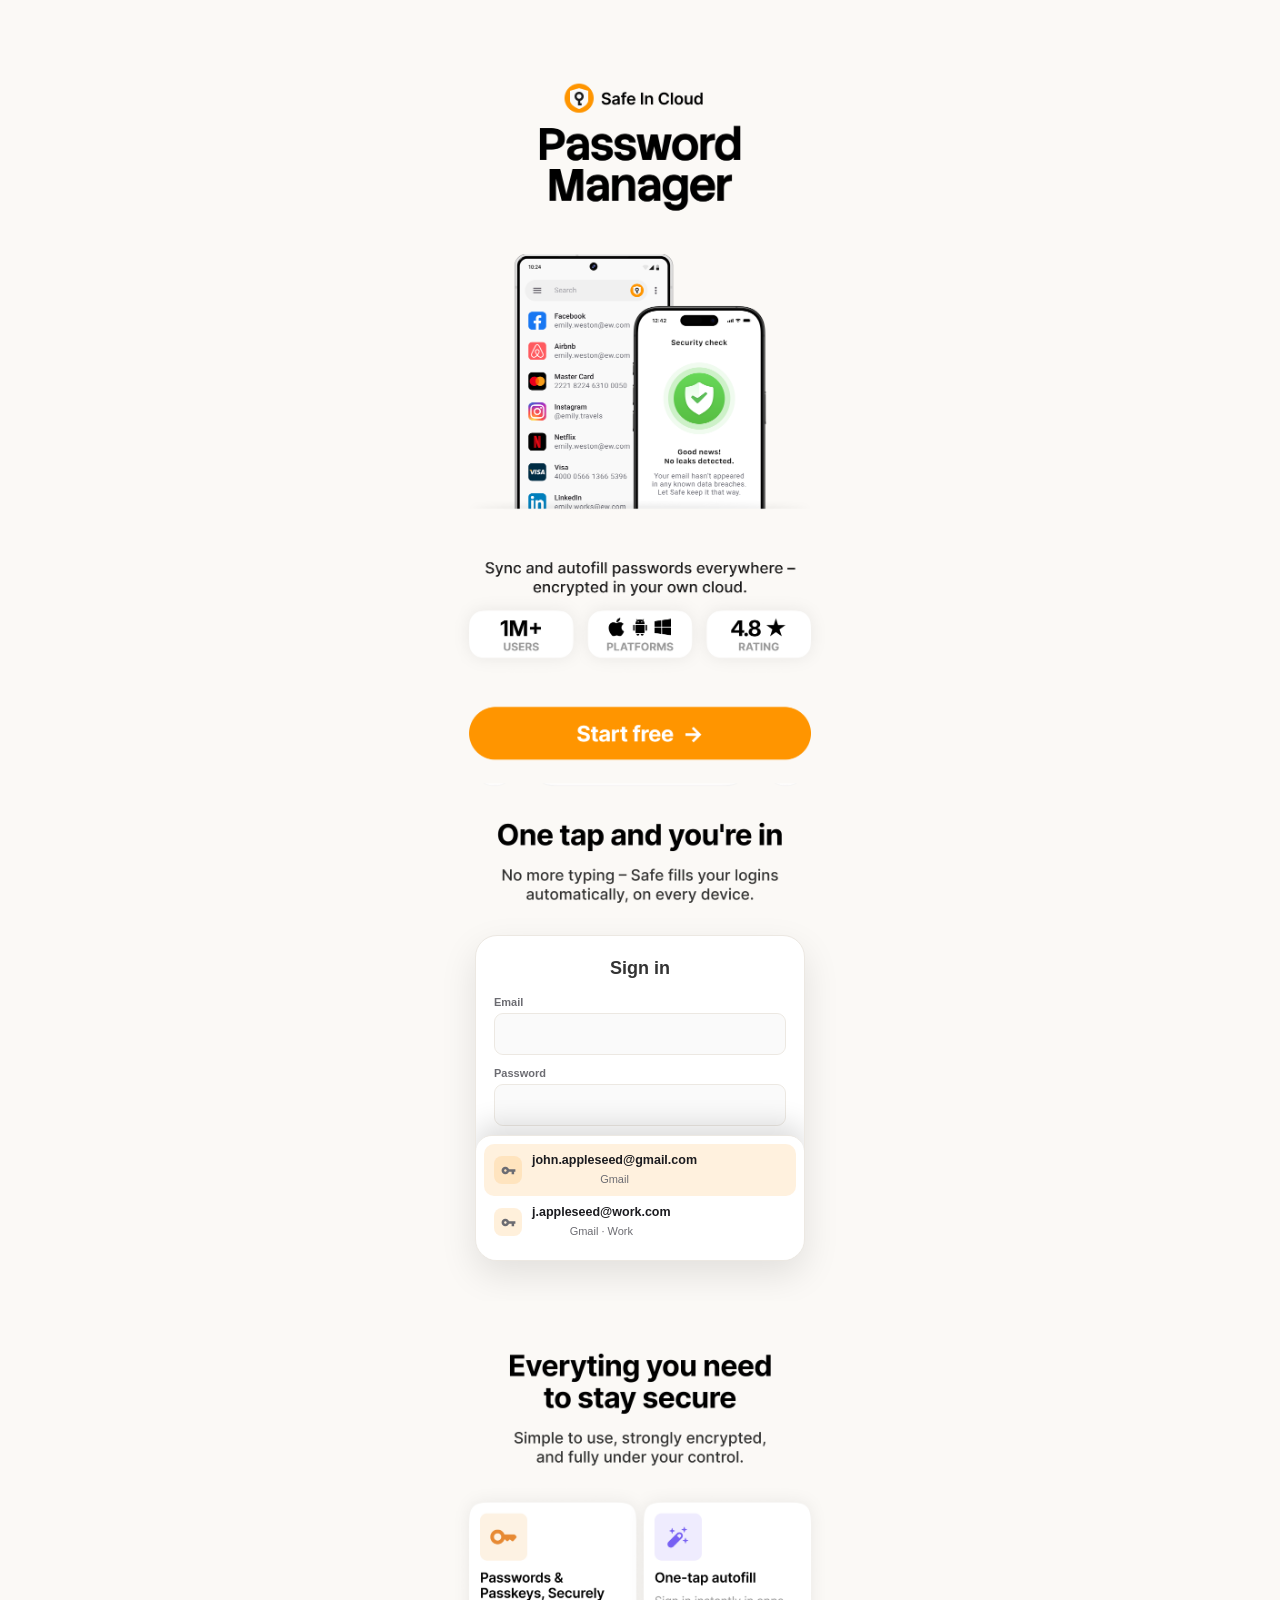
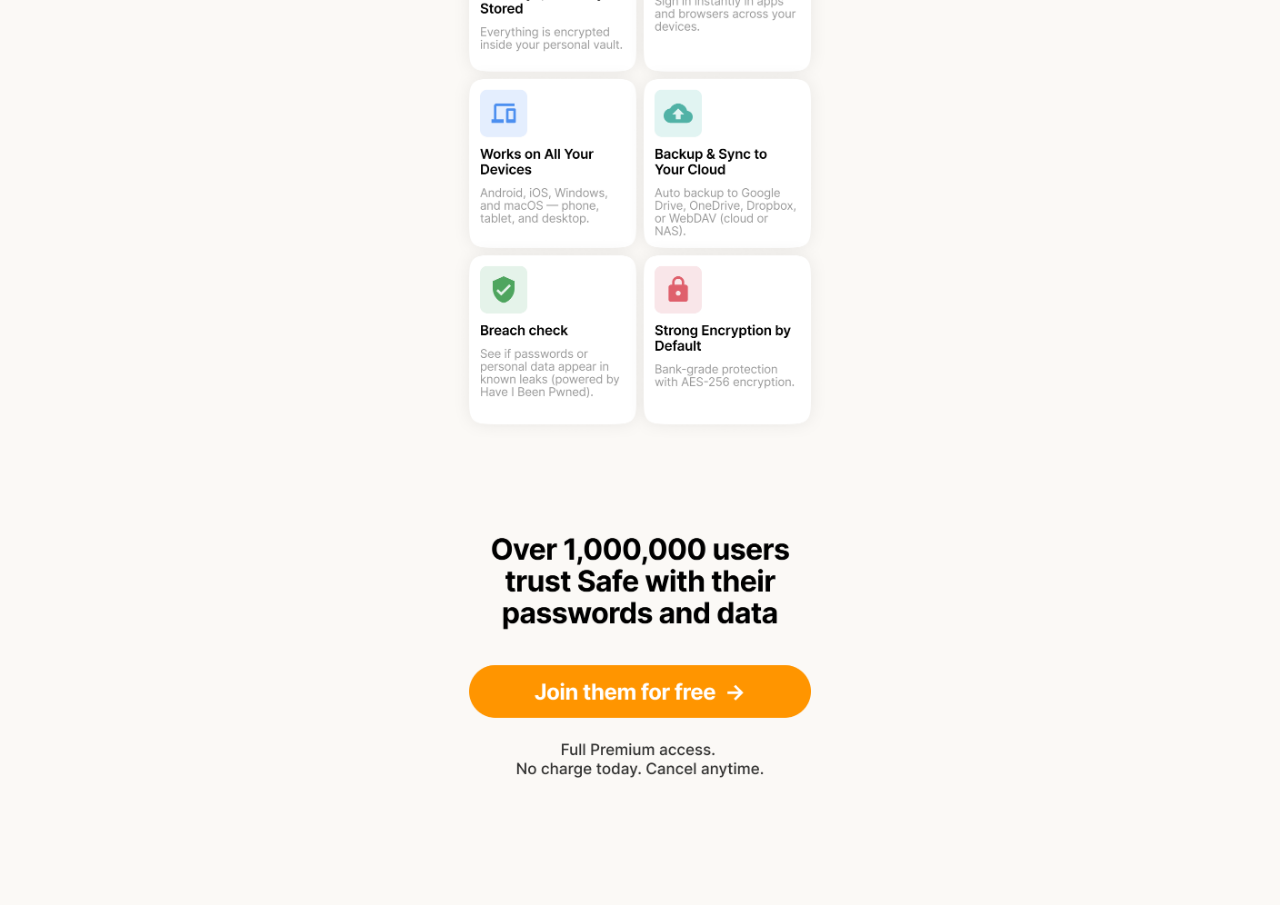
==== commit ced4727e: "Pixel-exact landing via Igor's screen exports: screens rendered as images + transparent tap-zones wi" ====
--- a/en/index.html
+++ b/en/index.html
@@ -14,31 +14,16 @@
 </head>
 <body>
 
-<main class="lp">
+<main class="lp2">
 
-  <div class="lp-logo"><img src="../assets/brand/logo.png" alt="">Safe In Cloud</div>
+  <!-- LANDING top: hero + "One tap" heading (pixel-exact image) -->
+  <div class="screen">
+    <img src="../assets/design/landing-top.png" alt="SafeInCloud — Password Manager">
+    <a class="hot" style="top:77.4%;left:7%;width:86%;height:6.4%" href="#" onclick="safeOpenTestimonial();return false" aria-label="Start free"></a>
+  </div>
 
-  <!-- HERO -->
-  <section class="lp-hero">
-    <h1>Password Manager</h1>
-    <div class="lp-devices"><img src="../assets/brand/hero-devices.png" alt="SafeInCloud — passwords and security check on your phone"></div>
-    <p class="lp-sub">Sync and autofill passwords everywhere&nbsp;– encrypted in your own cloud.</p>
-    <div class="lp-pills">
-      <div class="pill"><b>1M+</b><span class="lbl">Users</span></div>
-      <div class="pill"><span class="plats">
-        <svg viewBox="0 0 24 24"><path d="M17.05 12.04c-.03-2.6 2.12-3.85 2.22-3.91-1.21-1.77-3.09-2.01-3.76-2.04-1.6-.16-3.12.94-3.93.94-.81 0-2.06-.92-3.39-.89-1.74.03-3.35 1.01-4.25 2.57-1.81 3.14-.46 7.79 1.3 10.34.86 1.25 1.89 2.65 3.23 2.6 1.3-.05 1.79-.84 3.36-.84 1.57 0 2.01.84 3.39.81 1.4-.03 2.29-1.27 3.15-2.53.99-1.45 1.4-2.85 1.42-2.93-.03-.01-2.73-1.05-2.76-4.16zM14.53 4.6c.71-.86 1.19-2.06 1.06-3.25-1.02.04-2.26.68-2.99 1.54-.66.76-1.23 1.98-1.08 3.15 1.14.09 2.3-.58 3.01-1.44z"/></svg>
-        <svg viewBox="0 0 24 24"><path d="M6 18c0 .55.45 1 1 1h1v3.5c0 .83.67 1.5 1.5 1.5s1.5-.67 1.5-1.5V19h2v3.5c0 .83.67 1.5 1.5 1.5s1.5-.67 1.5-1.5V19h1c.55 0 1-.45 1-1V8H6v10zM3.5 8C2.67 8 2 8.67 2 9.5v7c0 .83.67 1.5 1.5 1.5S5 17.33 5 16.5v-7C5 8.67 4.33 8 3.5 8zm17 0c-.83 0-1.5.67-1.5 1.5v7c0 .83.67 1.5 1.5 1.5s1.5-.67 1.5-1.5v-7c0-.83-.67-1.5-1.5-1.5zm-4.97-5.84l1.3-1.3c.2-.2.2-.51 0-.71-.2-.2-.51-.2-.71 0l-1.48 1.48C13.85 1.23 12.95 1 12 1c-.96 0-1.86.23-2.66.63L7.85.15c-.2-.2-.51-.2-.71 0-.2.2-.2.51 0 .71l1.31 1.31C6.97 3.26 6 5.01 6 7h12c0-1.99-.97-3.75-2.47-4.84zM10 5H9V4h1v1zm5 0h-1V4h1v1z"/></svg>
-        <svg viewBox="0 0 24 24"><path d="M3 5.7l7.6-1.04v7.14H3V5.7zm8.7-1.18L21 3.2v9.42h-9.3V4.52zM3 12.6h7.6v7.14L3 18.7v-6.1zm8.7 0H21v9.2l-9.3-1.3v-7.9z"/></svg>
-      </span><span class="lbl">Platforms</span></div>
-      <div class="pill"><b>4.8&nbsp;<span class="st">★</span></b><span class="lbl">Rating</span></div>
-    </div>
-    <a class="button lp-cta" href="#" onclick="safeOpenTestimonial();return false">Start free →</a>
-  </section>
-
-  <!-- ONE TAP (autofill demo) -->
-  <section class="lp-demo" id="demo">
-    <h2>One tap and you're in</h2>
-    <p class="lp-secsub">No more typing&nbsp;– Safe fills your logins automatically, on every device.</p>
+  <!-- live autofill demo (animation, in the excised demo slot) -->
+  <div class="demo-wrap" id="demo">
     <div class="demo-card" id="demo-card">
       <div class="dp-screen">
         <div class="dp-title">Sign in</div>
@@ -52,69 +37,29 @@
       </div>
       <div class="dp-kb"><span class="dp-key"><span class="material-icons">vpn_key</span> Safe</span></div>
     </div>
-  </section>
+  </div>
 
-  <!-- FEATURES -->
-  <section class="lp-feats">
-    <h2>Everything you need<br>to stay secure</h2>
-    <p class="lp-secsub">Simple to use, strongly encrypted, and fully under your control.</p>
-    <div class="feat-grid">
-      <div class="fcard"><span class="fic orange"><span class="material-icons">key</span></span><h3>Passwords &amp; Passkeys, Securely Stored</h3><p>Everything is encrypted inside your personal vault.</p></div>
-      <div class="fcard"><span class="fic purple"><span class="material-icons">auto_fix_high</span></span><h3>One-tap autofill</h3><p>Sign in instantly in apps and browsers across your devices.</p></div>
-      <div class="fcard"><span class="fic blue"><span class="material-icons">devices</span></span><h3>Works on All Your Devices</h3><p>Android, iOS, Windows, and macOS — phone, tablet and desktop.</p></div>
-      <div class="fcard"><span class="fic teal"><span class="material-icons">cloud_upload</span></span><h3>Backup &amp; Sync to Your Cloud</h3><p>Auto backup to Google Drive, OneDrive, Dropbox, or WebDAV.</p></div>
-      <div class="fcard"><span class="fic green"><span class="material-icons">verified_user</span></span><h3>Breach check</h3><p>See if passwords or personal data appear in known leaks (powered by Have I Been Pwned).</p></div>
-      <div class="fcard"><span class="fic red"><span class="material-icons">lock</span></span><h3>Strong Encryption by Default</h3><p>Bank-grade protection with AES-256 encryption.</p></div>
-    </div>
-  </section>
-
-  <!-- MID CTA -->
-  <section class="lp-midcta">
-    <h2>Over 1,000,000 users trust Safe with their passwords and data</h2>
-    <a class="button" href="#" onclick="safeOpenTestimonial();return false">Join them for free →</a>
-    <p class="lp-fineprint">Full Premium access. No charge today. Cancel anytime.</p>
-  </section>
+  <!-- LANDING bottom: features + mid-CTA (pixel-exact image) -->
+  <div class="screen">
+    <img src="../assets/design/landing-bottom.png" alt="Everything you need to stay secure">
+    <a class="hot" style="top:79.8%;left:7%;width:86%;height:5.2%" href="#" onclick="safeOpenTestimonial();return false" aria-label="Join them for free"></a>
+  </div>
 
 </main>
 
-<!-- ===== SCREEN 2: REVIEWS ===== -->
-<div class="tm" id="testimonial"><div class="tm-in">
-  <button class="x-dark" onclick="safeCloseTestimonial()">×</button>
-  <div class="ov-logo"><img src="../assets/brand/logo.png" alt="">Safe In Cloud</div>
-  <div class="rev-score">
-    <span class="rscore">4.8</span><img class="rev-stars" src="../assets/brand/five_stars.png" alt="★★★★★">
-    <div class="rcount">42,000+ reviews</div>
-  </div>
-  <div class="rev-list">
-    <div class="rev">
-      <div class="rev-top"><span class="rev-av k">K</span><div><div class="rev-name">Ken P.</div><img class="rev-s" src="../assets/brand/five_stars.png" alt="★★★★★"></div></div>
-      <p>"Honestly the first password manager that just clicked for me. Everything stays in sync between my phone and laptop, autofill is instant, and I finally stopped reusing the same password everywhere. I'd be lost without it."</p>
-    </div>
-    <div class="rev">
-      <div class="rev-top"><span class="rev-av h">H</span><div><div class="rev-name">Helena P.</div><img class="rev-s" src="../assets/brand/five_stars.png" alt="★★★★★"></div></div>
-      <p>"I love having passwords, passkeys, and 2FA codes in one place. It makes logins way quicker, and I'm not juggling three different apps anymore."</p>
-    </div>
-  </div>
-  <a class="button tm-cta" href="#" onclick="safeToPaywall();return false">Continue</a>
+<!-- ===== SCREEN 2: REVIEWS (image) ===== -->
+<div class="tm" id="testimonial"><div class="ov-screen">
+  <img src="../assets/design/reviews.png" alt="4.8 — 42,000+ reviews">
+  <a class="hot" style="top:1.5%;left:80%;width:18%;height:11%" href="#" onclick="safeCloseTestimonial();return false" aria-label="Close"></a>
+  <a class="hot" style="top:88.4%;left:7%;width:86%;height:6.8%" href="#" onclick="safeToPaywall();return false" aria-label="Continue"></a>
 </div></div>
 
-<!-- ===== SCREEN 3: PAYWALL ===== -->
-<div class="pw" id="paywall"><div class="pw-in">
-  <button class="x" onclick="safeClosePaywall()">×</button>
-  <div class="ov-logo"><img src="../assets/brand/logo.png" alt="">Safe In Cloud</div>
-  <h2>Start your 14-day<br>free trial</h2>
-  <div class="pw-body">
-    <div class="tl2">
-      <div class="trow on"><span class="tdot"><span class="material-icons">lock_open</span></span><div class="tx"><b>Today</b><span>Full premium access. No charge.</span></div></div>
-      <div class="trow"><span class="tdot"><span class="material-icons">notifications</span></span><div class="tx"><b>Day 12</b><span>We'll remind you. Cancel anytime.</span></div></div>
-      <div class="trow"><span class="tdot"><span class="material-icons">verified_user</span></span><div class="tx"><b>Day 14</b><span>Premium subscription begins.</span></div></div>
-    </div>
-    <div class="pw-price">Just <b>$6.67/month</b><br>($79.99 billed yearly)</div>
-  </div>
-  <div class="start">
-    <a class="button" href="#" onclick="safeStartTrial();return false">Start My Free Trial</a>
-    <div id="pw-demo">Demo mode: here the user is sent to the store — paste your Adjust link in <b>assets/config.js</b>.</div>
-  </div>
+<!-- ===== SCREEN 3: PAYWALL (image) ===== -->
+<div class="pw" id="paywall"><div class="ov-screen">
+  <img src="../assets/design/paywall.png" alt="Start your 14-day free trial">
+  <a class="hot" style="top:1.5%;left:80%;width:18%;height:11%" href="#" onclick="safeClosePaywall();return false" aria-label="Close"></a>
+  <a class="hot" style="top:88.4%;left:7%;width:86%;height:6.8%" href="#" onclick="safeStartTrial();return false" aria-label="Start My Free Trial"></a>
+  <div id="pw-demo">Demo mode: here the user is sent to the store — paste your Adjust link in <b>assets/config.js</b>.</div>
 </div></div>
 
 <script src="../assets/demo.js"></script>
--- a/assets/paywall.css
+++ b/assets/paywall.css
@@ -1,29 +1,2 @@
-/* ===== Screen 3 — paywall (Igor design, June 2026) ===== */
-.pw { position:fixed; inset:0; background:#FBF9F6; color:#1b1b1f; z-index:200; display:none; overflow-y:auto; }
-.pw.open { display:block; }
-.pw-in { max-width:440px; margin:0 auto; min-height:100vh; padding:54px 22px 34px; display:flex; flex-direction:column; }
-.pw .x { position:absolute; top:16px; right:20px; background:none; border:0; color:#9a9a9f; font-size:30px; line-height:1; cursor:pointer; }
-.pw .ov-logo { margin-bottom:22px; }
-.pw h2 { font-size:31px; font-weight:800; text-align:center; line-height:1.12; letter-spacing:-.4px; margin:6px 0 30px; color:#1b1b1f; }
-
-/* timeline as connected cards */
-.pw-body { display:flex; flex-direction:column; justify-content:center; flex:1; }
-.tl2 { display:flex; flex-direction:column; gap:12px; }
-.trow { background:#fff; border-radius:18px; padding:16px 18px; display:flex; align-items:center; gap:15px; box-shadow:0 3px 14px rgba(0,0,0,.05); position:relative; }
-.trow .tdot { width:48px; height:48px; border-radius:50%; background:#ededed; color:#a2a2a7; display:flex; align-items:center; justify-content:center; flex-shrink:0; }
-.trow .tdot .material-icons { font-size:25px; }
-.trow.on .tdot { background:var(--accent,#FF9500); color:#fff; box-shadow:0 0 0 7px #FFE5BF; }
-.trow .tx b { display:block; font-size:18px; font-weight:800; line-height:1.15; }
-.trow.on .tx b { color:var(--accent,#FF9500); }
-.trow .tx span { font-size:14.5px; color:#6c6c72; line-height:1.32; }
-/* connector notch between the cards */
-.tl2 .trow:not(:last-child)::after { content:""; position:absolute; left:37px; bottom:-12px; width:3px; height:12px; background:#e6e2db; border-radius:2px; z-index:1; }
-
-.pw-price { text-align:center; color:#6c6c72; font-size:15px; line-height:1.55; margin-top:30px; }
-.pw-price b { color:#1b1b1f; font-size:16.5px; }
-
-.pw .start { margin-top:24px; }
-.pw .start .button { display:block; width:100%; text-align:center; font-size:18px; font-weight:800; padding:18px; background:var(--accent,#FF9500); color:#fff; border-radius:999px; }
-.pw .start .button:hover { background:var(--accent-hover,#e68600); }
-.pw .lock { display:flex; align-items:center; justify-content:center; gap:6px; color:#16a34a; font-size:13px; margin-top:13px; }
-#pw-demo { display:none; text-align:center; color:#b45309; font-size:13px; margin-top:14px; border:1px dashed #d8d3cb; border-radius:10px; padding:10px; }
+/* paywall is now the pixel-exact image (assets/design/paywall.png); only the demo-mode note lives here */
+#pw-demo { display:none; text-align:center; color:#b45309; font-size:13px; margin:14px 22px 24px; border:1px dashed #d8d3cb; border-radius:10px; padding:10px; line-height:1.4; }
--- a/assets/landing.css
+++ b/assets/landing.css
@@ -1,101 +1,46 @@
-/* ===== web2app landing — Igor design (June 2026) ===== */
-:root { --lp-bg:#FBF9F6; --lp-ink:#1b1b1f; --lp-ink2:#6c6c72; --lp-line:#ece8e2; }
-body { background: var(--lp-bg); color: var(--lp-ink); -webkit-font-smoothing:antialiased; }
-.lp { max-width: 462px; margin: 0 auto; padding: 22px 22px 0; }
-.lp .button, .tm .button, .pw .button { background: var(--accent); color:#fff; font-size: 17px; font-weight: 800; padding: 17px 28px; border-radius: 999px; }
-.lp .button:hover, .tm .button:hover, .pw .button:hover { background: var(--accent-hover); }
+/* ===== web2app landing — pixel-exact via Igor's screen exports ===== */
+:root { --lp-bg:#FBF9F6; }
+html, body { background:var(--lp-bg); }
+.lp2 { max-width:440px; margin:0 auto; }
 
-/* logo */
-.lp-logo, .ov-logo { display:flex; align-items:center; justify-content:center; gap:8px; font-weight:800; font-size:17px; color:var(--lp-ink); }
-.lp-logo img, .ov-logo img { width:26px; height:26px; }
+.screen { position:relative; display:block; line-height:0; }
+.screen > img, .ov-screen > img { width:100%; display:block; }
 
-/* hero */
-.lp-hero { text-align:center; padding-top:16px; }
-.lp-hero h1 { font-size: 42px; font-weight: 800; letter-spacing:-.6px; line-height:1.04; margin: 14px 0 0; }
-.lp-devices { margin: 4px 0 2px; }
-.lp-devices img { width:100%; max-width:368px; display:block; margin:0 auto; }
-.lp-sub { color:var(--lp-ink2); font-size:16px; line-height:1.45; max-width:33ch; margin:6px auto 20px; }
-.lp-pills { display:flex; gap:10px; justify-content:center; margin-bottom:22px; }
-.pill { flex:1; max-width:122px; background:#fff; border-radius:16px; padding:13px 6px; box-shadow:0 2px 12px rgba(0,0,0,.05); display:flex; flex-direction:column; align-items:center; gap:4px; }
-.pill b { font-size:19px; font-weight:800; color:var(--lp-ink); display:flex; align-items:center; gap:3px; line-height:1; }
-.pill b .st { color:var(--accent); }
-.pill .lbl { font-size:11px; font-weight:700; letter-spacing:.4px; text-transform:uppercase; color:var(--lp-ink2); }
-.pill .plats { display:flex; gap:6px; align-items:center; height:19px; }
-.pill .plats svg { height:18px; width:auto; fill:var(--lp-ink); display:block; }
-.lp-cta { display:block; width:100%; }
+/* transparent tap zones over the buttons baked into the images */
+.hot { position:absolute; display:block; cursor:pointer; z-index:2; }
+/* .hot { background:rgba(255,70,70,.34); }  ← uncomment to debug hotspot alignment */
 
-/* section heads */
-.lp-demo, .lp-feats, .lp-midcta { text-align:center; }
-.lp-demo { margin-top:58px; }
-.lp-feats { margin-top:62px; }
-.lp h2 { font-size:27px; font-weight:800; letter-spacing:-.3px; line-height:1.15; margin:0 0 8px; }
-.lp-secsub { color:var(--lp-ink2); font-size:15px; line-height:1.45; max-width:34ch; margin:0 auto 22px; }
-
-/* features grid */
-.feat-grid { display:grid; grid-template-columns:1fr 1fr; gap:13px; text-align:left; }
-.fcard { background:#fff; border-radius:18px; padding:18px 16px; box-shadow:0 2px 12px rgba(0,0,0,.05); }
-.fic { width:42px; height:42px; border-radius:12px; display:flex; align-items:center; justify-content:center; margin-bottom:13px; }
-.fic .material-icons { font-size:23px; }
-.fic.orange{background:#FFEFD9;color:#FF9500} .fic.purple{background:#ECE7FF;color:#7C5CFB}
-.fic.blue{background:#E2EEFF;color:#2E7BF6} .fic.teal{background:#DBF3EE;color:#13B6A0}
-.fic.green{background:#E1F6E7;color:#27B24B} .fic.red{background:#FDE6E5;color:#EF4B4B}
-.fcard h3 { font-size:15px; font-weight:700; line-height:1.25; margin:0 0 6px; color:var(--lp-ink); }
-.fcard p { font-size:12.5px; color:var(--lp-ink2); line-height:1.45; margin:0; }
-
-/* mid CTA */
-.lp-midcta { margin-top:58px; padding-bottom:44px; }
-.lp-midcta h2 { font-size:27px; line-height:1.18; margin-bottom:22px; text-wrap:balance; }
-.lp-midcta .button { display:block; width:100%; }
-.lp-fineprint { color:var(--lp-ink2); font-size:14px; margin-top:14px; }
-
-/* ===== Autofill demo card (kept — driven by demo.js) ===== */
-.lp-demo .demo-card { margin-top:18px; }
-.demo-card { max-width:300px; margin:0 auto; background:#fff; border:1px solid var(--lp-line); border-radius:22px; box-shadow:0 14px 36px rgba(0,0,0,.10); overflow:hidden; position:relative; }
+/* ===== live autofill demo, dropped into the excised demo slot ===== */
+.demo-wrap { background:var(--lp-bg); padding:24px 22px 40px; text-align:center; }
+.demo-card { max-width:330px; margin:0 auto; background:#fff; border:1px solid #ece8e2; border-radius:22px; box-shadow:0 14px 36px rgba(0,0,0,.10); overflow:hidden; position:relative; line-height:1.2; }
 .dp-screen { padding:22px 18px 0; }
-.dp-title { font-size:17px; font-weight:700; margin-bottom:16px; text-align:center; }
+.dp-title { font-size:18px; font-weight:700; margin-bottom:16px; text-align:center; }
 .dp-field { margin-bottom:12px; text-align:left; }
-.dp-lab { display:block; font-size:11px; color:var(--lp-ink2); margin-bottom:4px; font-weight:600; }
-.dp-input { border:1px solid var(--lp-line); border-radius:9px; padding:11px 12px; min-height:42px; background:#fafafa; display:flex; align-items:center; transition:border-color .3s; }
-.dp-input .v { font-size:14px; color:var(--lp-ink); opacity:0; transition:opacity .25s; }
+.dp-lab { display:block; font-size:11px; color:#6c6c72; margin-bottom:4px; font-weight:600; }
+.dp-input { border:1px solid #ece8e2; border-radius:9px; padding:11px 12px; min-height:42px; background:#fafafa; display:flex; align-items:center; transition:border-color .3s; }
+.dp-input .v { font-size:14px; color:#1b1b1f; opacity:0; transition:opacity .25s; }
 .demo-card.s-fill .dp-input { border-color:rgba(255,149,0,.6); }
 .demo-card.s-fill .dp-input .v { opacity:1; }
-.dp-btn { width:100%; border:0; border-radius:999px; padding:12px; font-weight:700; font-size:15px; background:#f1efeb; color:var(--lp-ink2); margin:6px 0 18px; transition:background .3s,color .3s; cursor:default; }
+.dp-btn { width:100%; border:0; border-radius:12px; padding:13px; font-weight:700; font-size:15px; background:#f1efeb; color:#6c6c72; margin:6px 0 18px; transition:background .3s,color .3s; cursor:default; }
 .demo-card.s-go .dp-btn { background:var(--accent); color:#fff; }
-.demo-card.s-done .dp-btn { background:#16a34a; color:#fff; }
-.dp-kb { background:#f5f3ef; border-top:1px solid var(--lp-line); padding:12px; display:flex; justify-content:center; }
+.demo-card.s-done .dp-btn { background:#36a85b; color:#fff; }
+.dp-kb { background:#f5f3ef; border-top:1px solid #ece8e2; padding:12px; display:flex; justify-content:center; }
 .dp-key { display:inline-flex; align-items:center; gap:5px; font-size:13px; font-weight:700; color:var(--accent); background:rgba(255,149,0,.14); padding:7px 16px; border-radius:999px; transition:box-shadow .2s; }
 .dp-key .material-icons { font-size:16px; }
 .demo-card.s-tap .dp-key { animation:demopulse 1s ease; box-shadow:0 0 0 4px rgba(255,149,0,.18); }
-.dp-sheet { position:absolute; left:0; right:0; bottom:0; z-index:5; background:#fff; border-top:1px solid var(--lp-line); border-radius:16px 16px 0 0; box-shadow:0 -10px 28px rgba(0,0,0,.14); padding:8px 8px 12px; transform:translateY(100%); transition:transform .3s; }
+.dp-sheet { position:absolute; left:0; right:0; bottom:0; z-index:5; background:#fff; border-top:1px solid #ece8e2; border-radius:16px 16px 0 0; box-shadow:0 -10px 28px rgba(0,0,0,.14); padding:8px 8px 12px; transform:translateY(100%); transition:transform .3s; }
 .demo-card.s-list .dp-sheet { transform:translateY(0); }
 .demo-card.s-list .dp-kb { opacity:0; }
 .dp-cred { display:flex; align-items:center; gap:10px; padding:9px 10px; border-radius:10px; transition:background .2s; }
 .dp-cred .ci { width:28px; height:28px; border-radius:8px; background:rgba(255,149,0,.14); display:flex; align-items:center; justify-content:center; color:var(--accent); }
 .dp-cred .ci .material-icons { font-size:15px; }
-.dp-cred b { display:block; font-size:12.5px; color:var(--lp-ink); }
-.dp-cred span { font-size:11px; color:var(--lp-ink2); }
+.dp-cred b { display:block; font-size:12.5px; color:#1b1b1f; }
+.dp-cred span { font-size:11px; color:#6c6c72; }
 .demo-card.s-pick .dp-cred.sel { background:rgba(255,149,0,.13); }
 @keyframes demopulse { 0%{transform:scale(.92)} 50%{transform:scale(1.08)} 100%{transform:scale(1)} }
-html { scroll-behavior:smooth; } #demo { scroll-margin-top:24px; }
 
-/* ===== Screen 2 — reviews overlay ===== */
-.tm { position:fixed; inset:0; background:var(--lp-bg); z-index:150; display:none; overflow-y:auto; }
-.tm.open { display:block; }
-.tm-in { max-width:440px; margin:0 auto; min-height:100vh; padding:54px 22px 34px; display:flex; flex-direction:column; }
-.x-dark { position:absolute; top:16px; right:20px; background:none; border:0; color:var(--lp-ink2); font-size:30px; line-height:1; cursor:pointer; }
-.tm .ov-logo { margin-bottom:26px; }
-.rev-score { text-align:center; margin-bottom:28px; }
-.rev-score .rscore { font-size:66px; font-weight:800; line-height:1; color:var(--lp-ink); vertical-align:middle; }
-.rev-score .rev-stars { height:26px; vertical-align:middle; margin-left:12px; }
-.rev-score .rcount { font-size:14px; color:var(--lp-ink2); margin-top:9px; font-weight:600; letter-spacing:.3px; }
-.rev-list { display:flex; flex-direction:column; gap:16px; flex:1; }
-.rev { background:#fff; border-radius:18px; padding:18px; box-shadow:0 3px 14px rgba(0,0,0,.05); }
-.rev-top { display:flex; align-items:center; gap:11px; margin-bottom:11px; }
-.rev-av { width:40px; height:40px; border-radius:50%; display:flex; align-items:center; justify-content:center; font-weight:800; font-size:16px; flex-shrink:0; }
-.rev-av.k { background:#FFE7C9; color:#E8870E; } .rev-av.h { background:#D9F0EA; color:#179E86; }
-.rev-name { font-weight:700; font-size:15px; color:var(--lp-ink); }
-.rev-s { height:13px; display:block; margin-top:3px; }
-.rev p { margin:0; font-size:14.5px; line-height:1.5; color:#4a4a50; }
-.tm-cta { display:block; width:100%; margin-top:24px; }
-
-@media (max-width:380px){ .lp-hero h1{font-size:38px} .pill b{font-size:17px} }
+/* ===== overlays (reviews / paywall) carry the full-screen image ===== */
+.tm, .pw { position:fixed; inset:0; background:var(--lp-bg); z-index:150; display:none; overflow-y:auto; }
+.pw { z-index:200; }
+.tm.open, .pw.open { display:block; }
+.ov-screen { max-width:440px; margin:0 auto; position:relative; line-height:0; }
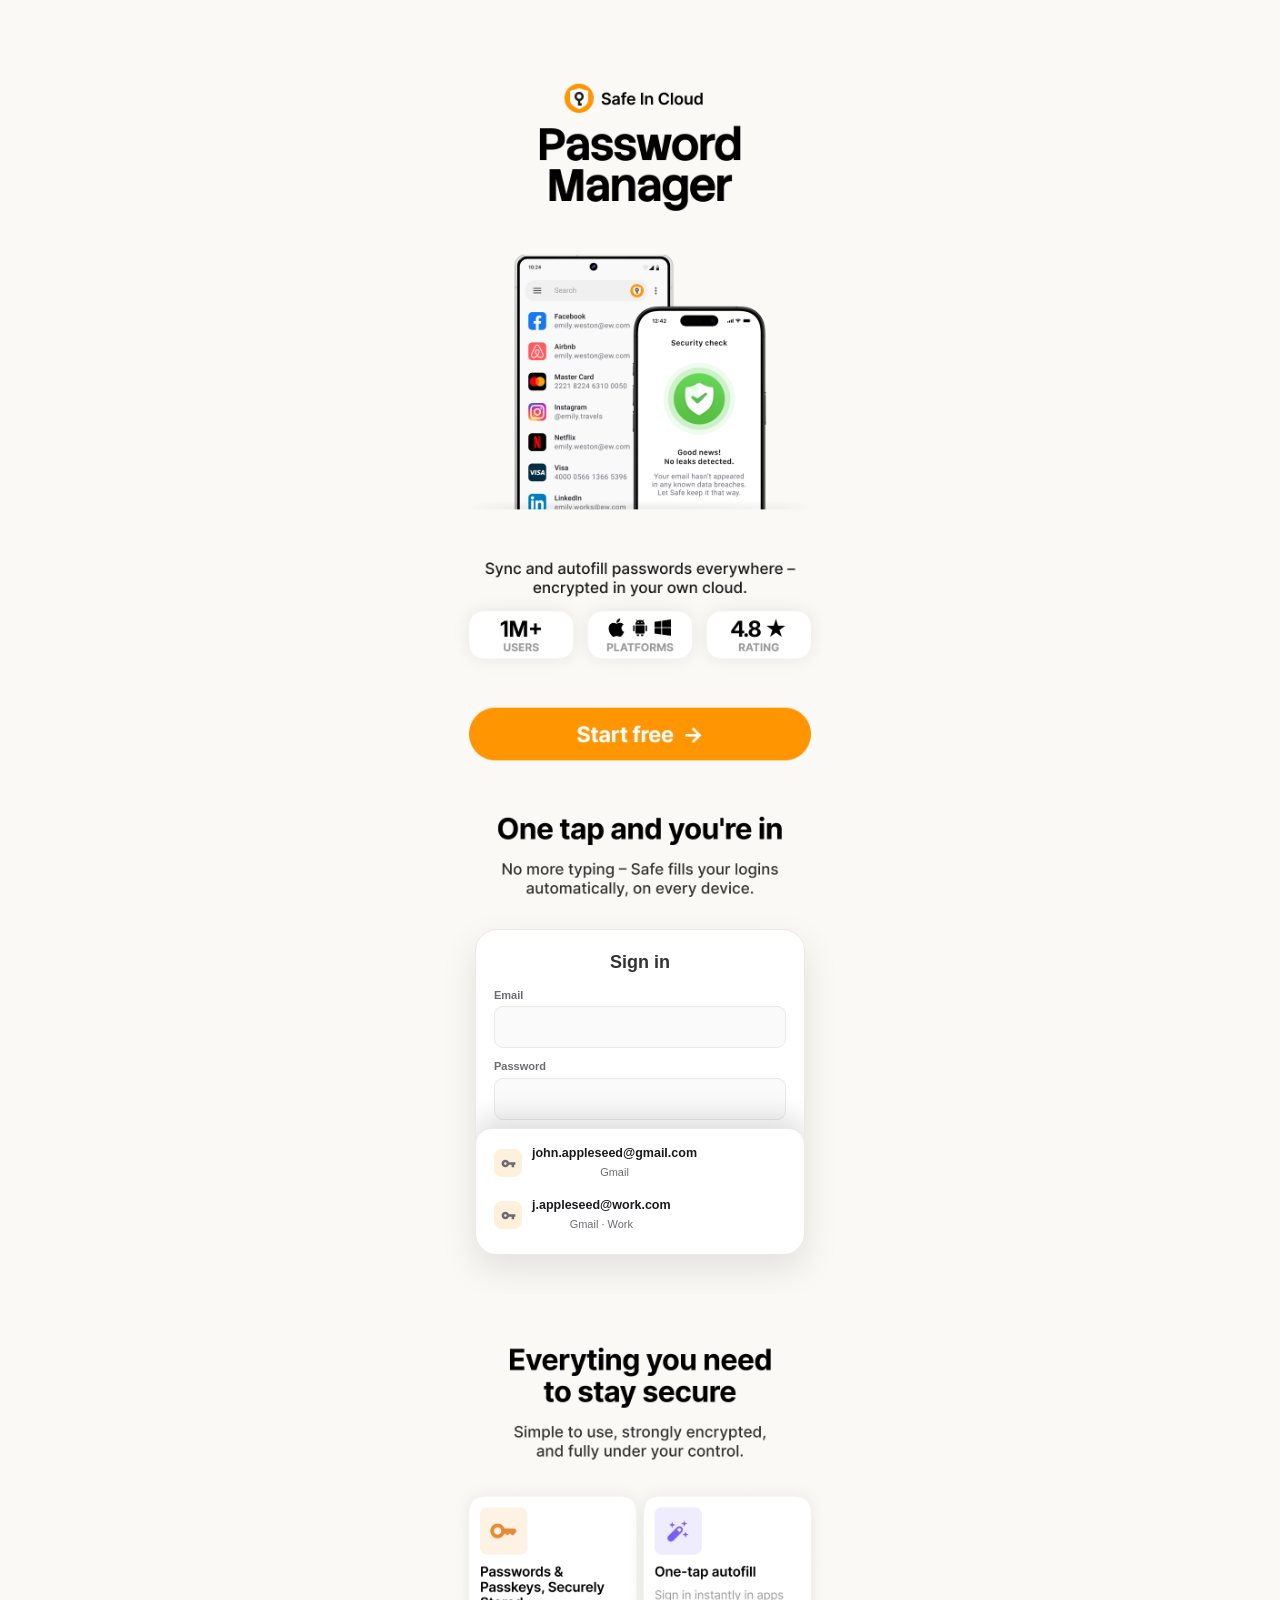
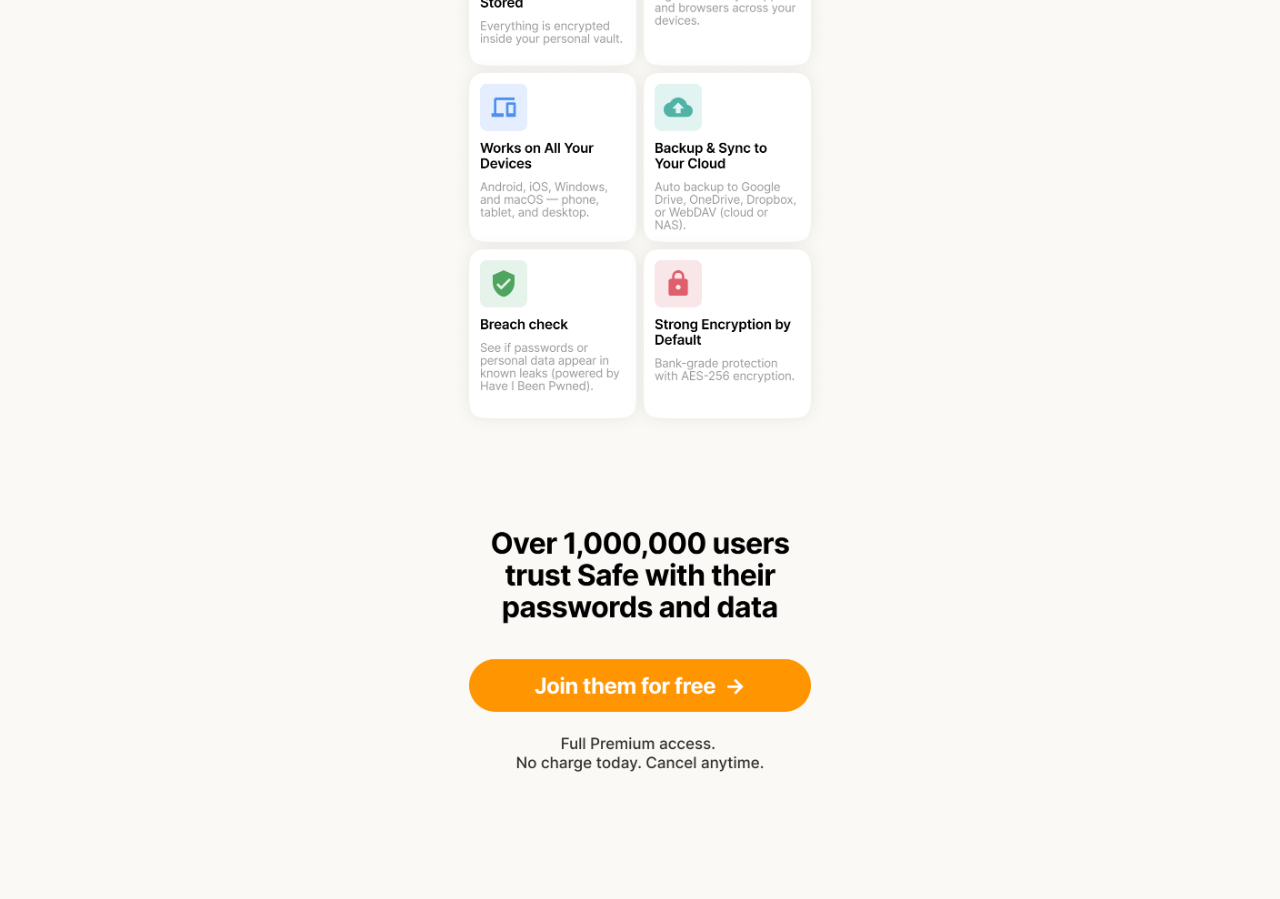
==== commit 274a7bdd: "Fully strip Igor's mockup browser-chrome from all 3 screens (faint button-tops were peeking); re-ali" ====
--- a/en/index.html
+++ b/en/index.html
@@ -19,7 +19,7 @@
   <!-- LANDING top: hero + "One tap" heading (pixel-exact image) -->
   <div class="screen">
     <img src="../assets/design/landing-top.png" alt="SafeInCloud — Password Manager">
-    <a class="hot" style="top:77.4%;left:7%;width:86%;height:6.4%" href="#" onclick="safeOpenTestimonial();return false" aria-label="Start free"></a>
+    <a class="hot" style="top:77.9%;left:7%;width:86%;height:6.6%" href="#" onclick="safeOpenTestimonial();return false" aria-label="Start free"></a>
   </div>
 
   <!-- live autofill demo (animation, in the excised demo slot) -->
@@ -42,7 +42,7 @@
   <!-- LANDING bottom: features + mid-CTA (pixel-exact image) -->
   <div class="screen">
     <img src="../assets/design/landing-bottom.png" alt="Everything you need to stay secure">
-    <a class="hot" style="top:79.8%;left:7%;width:86%;height:5.2%" href="#" onclick="safeOpenTestimonial();return false" aria-label="Join them for free"></a>
+    <a class="hot" style="top:79.9%;left:7%;width:86%;height:5.2%" href="#" onclick="safeOpenTestimonial();return false" aria-label="Join them for free"></a>
   </div>
 
 </main>
@@ -51,14 +51,14 @@
 <div class="tm" id="testimonial"><div class="ov-screen">
   <img src="../assets/design/reviews.png" alt="4.8 — 42,000+ reviews">
   <a class="hot" style="top:1.5%;left:80%;width:18%;height:11%" href="#" onclick="safeCloseTestimonial();return false" aria-label="Close"></a>
-  <a class="hot" style="top:88.4%;left:7%;width:86%;height:6.8%" href="#" onclick="safeToPaywall();return false" aria-label="Continue"></a>
+  <a class="hot" style="top:92.1%;left:7%;width:86%;height:7.4%" href="#" onclick="safeToPaywall();return false" aria-label="Continue"></a>
 </div></div>
 
 <!-- ===== SCREEN 3: PAYWALL (image) ===== -->
 <div class="pw" id="paywall"><div class="ov-screen">
   <img src="../assets/design/paywall.png" alt="Start your 14-day free trial">
   <a class="hot" style="top:1.5%;left:80%;width:18%;height:11%" href="#" onclick="safeClosePaywall();return false" aria-label="Close"></a>
-  <a class="hot" style="top:88.4%;left:7%;width:86%;height:6.8%" href="#" onclick="safeStartTrial();return false" aria-label="Start My Free Trial"></a>
+  <a class="hot" style="top:92.1%;left:7%;width:86%;height:7.4%" href="#" onclick="safeStartTrial();return false" aria-label="Start My Free Trial"></a>
   <div id="pw-demo">Demo mode: here the user is sent to the store — paste your Adjust link in <b>assets/config.js</b>.</div>
 </div></div>
 
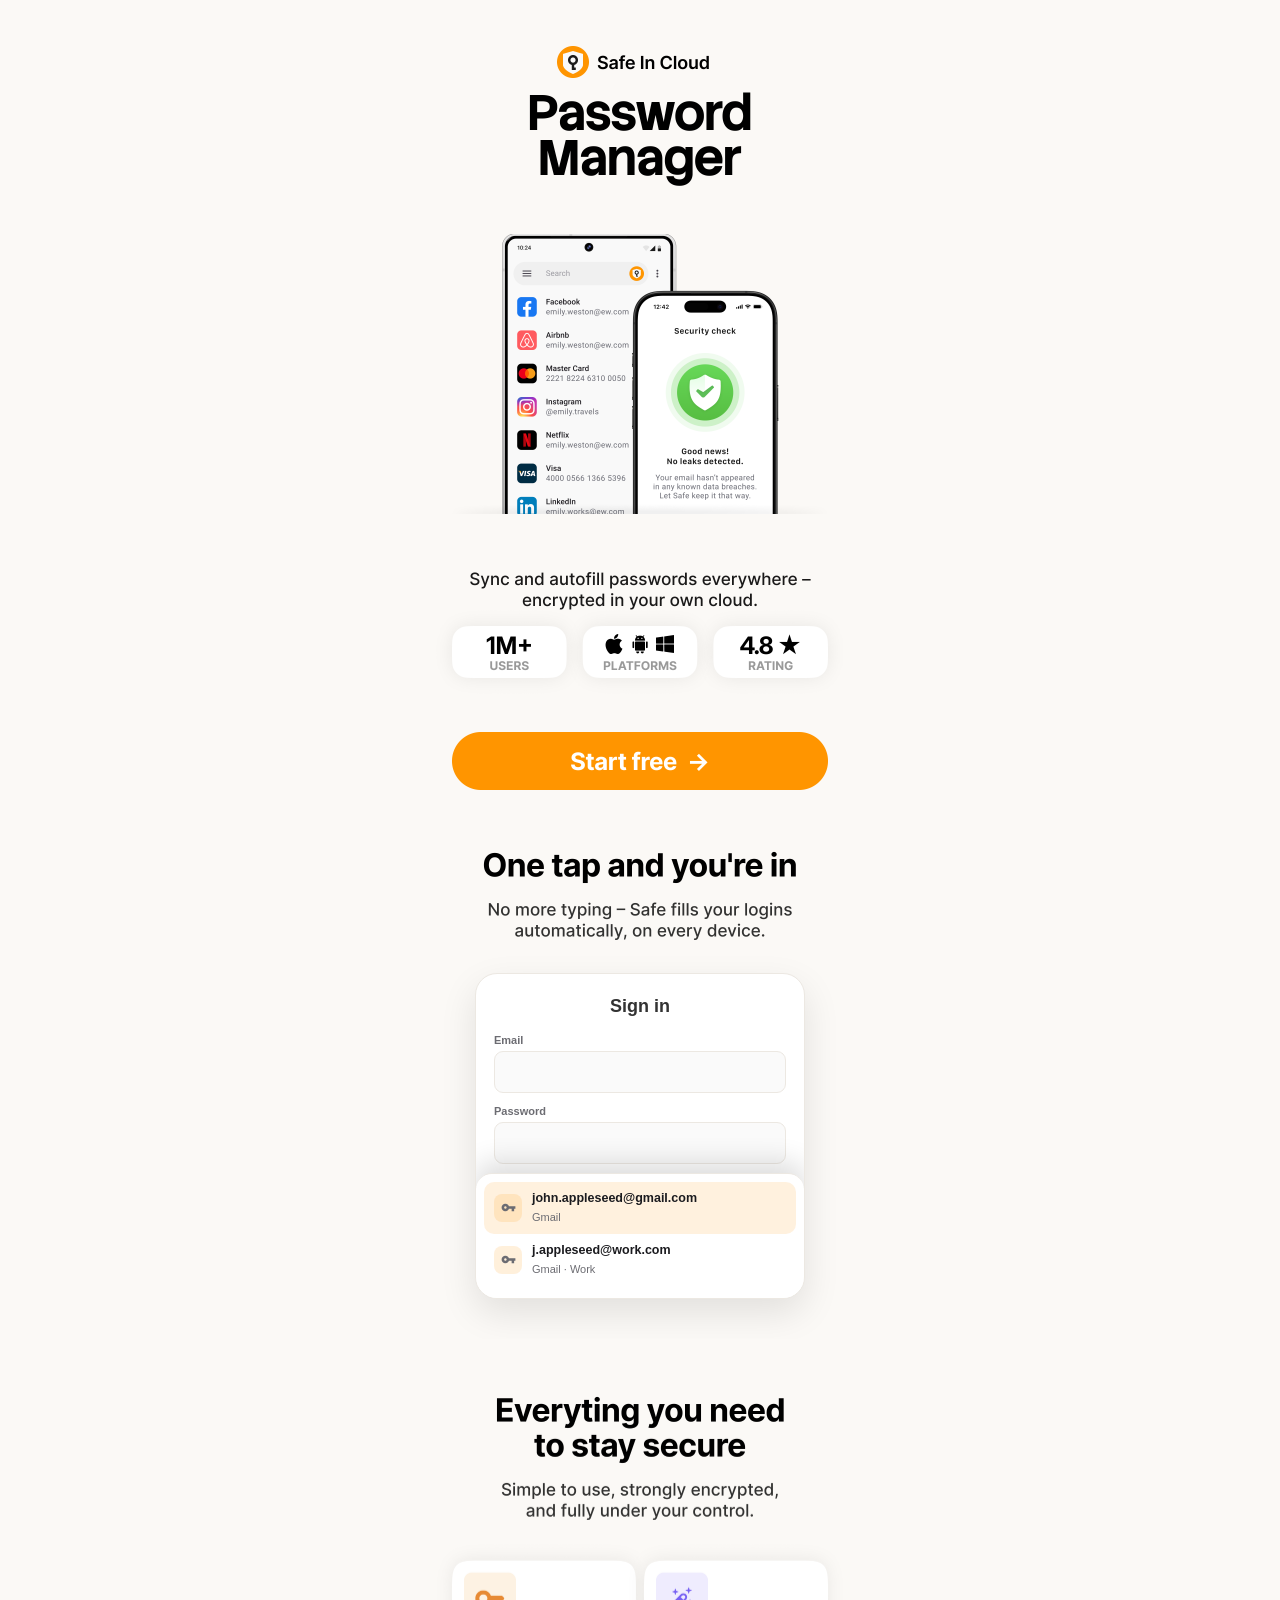
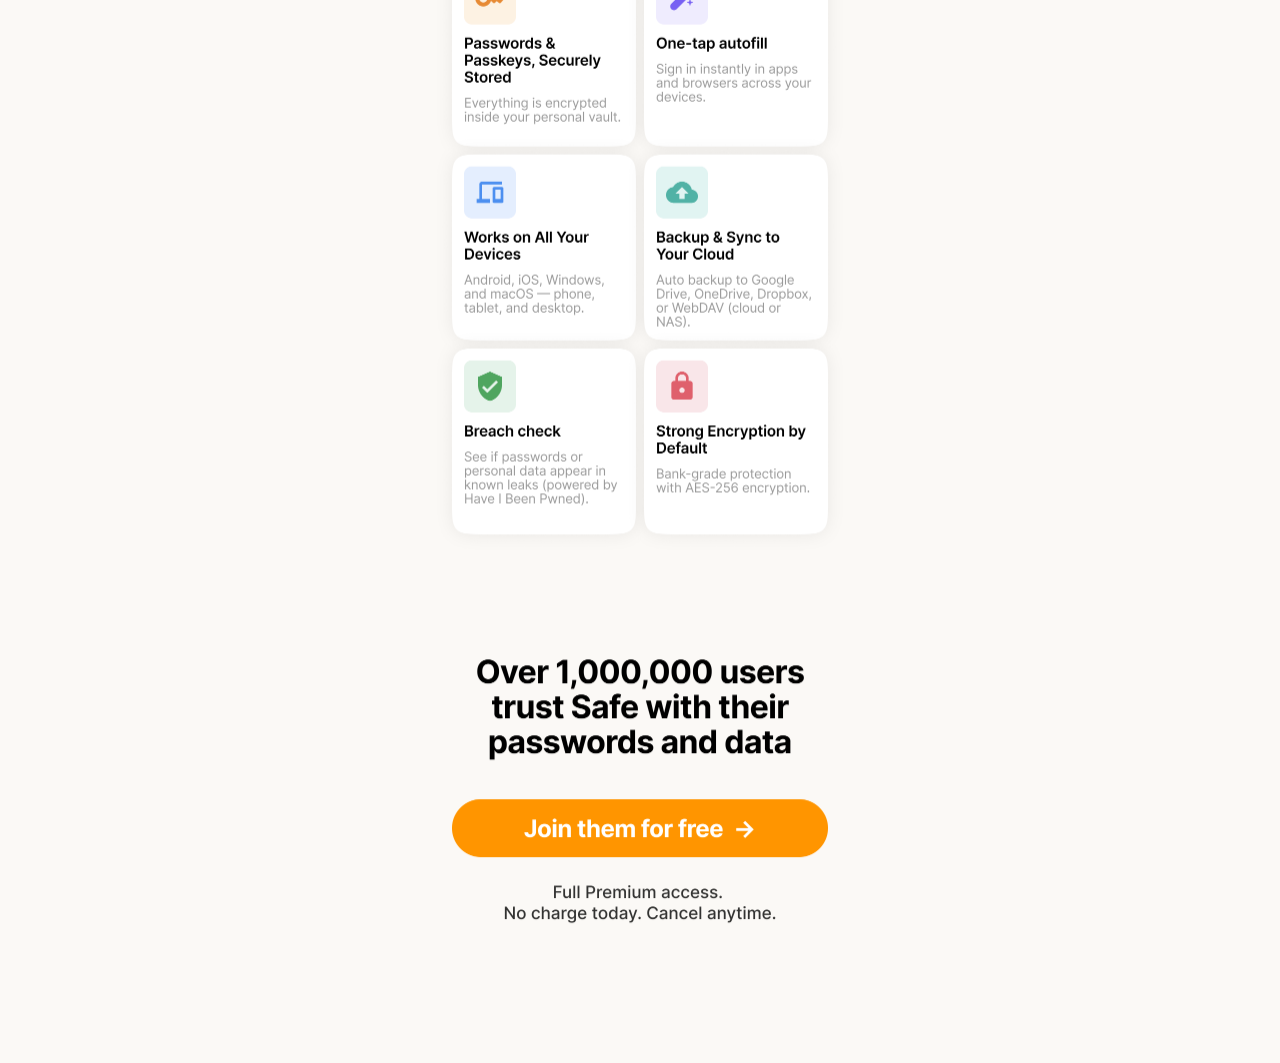
==== commit 70e480ca: "Overlays: svh instead of dvh (stable height, kills scroll-resize + phantom scrollbar) + overflow:hid" ====
--- a/en/index.html
+++ b/en/index.html
@@ -19,7 +19,7 @@
   <!-- LANDING top: hero + "One tap" heading (pixel-exact image) -->
   <div class="screen">
     <img src="../assets/design/landing-top.png" alt="SafeInCloud — Password Manager">
-    <a class="hot" style="top:77.9%;left:7%;width:86%;height:6.6%" href="#" onclick="safeOpenTestimonial();return false" aria-label="Start free"></a>
+    <a class="hot" style="top:77%;left:7%;width:86%;height:6.5%" href="#" onclick="safeOpenTestimonial();return false" aria-label="Start free"></a>
   </div>
 
   <!-- live autofill demo (animation, in the excised demo slot) -->
@@ -50,14 +50,14 @@
 <!-- ===== SCREEN 2: REVIEWS (image) ===== -->
 <div class="tm" id="testimonial"><div class="ov-screen">
   <img src="../assets/design/reviews.png" alt="4.8 — 42,000+ reviews">
-  <a class="hot" style="top:1.5%;left:80%;width:18%;height:11%" href="#" onclick="safeCloseTestimonial();return false" aria-label="Close"></a>
+  <a class="hot" style="top:0%;left:80%;width:18%;height:10%" href="#" onclick="safeCloseTestimonial();return false" aria-label="Close"></a>
   <a class="hot" style="top:92.1%;left:7%;width:86%;height:7.4%" href="#" onclick="safeToPaywall();return false" aria-label="Continue"></a>
 </div></div>
 
 <!-- ===== SCREEN 3: PAYWALL (image) ===== -->
 <div class="pw" id="paywall"><div class="ov-screen">
   <img src="../assets/design/paywall.png" alt="Start your 14-day free trial">
-  <a class="hot" style="top:1.5%;left:80%;width:18%;height:11%" href="#" onclick="safeClosePaywall();return false" aria-label="Close"></a>
+  <a class="hot" style="top:0%;left:80%;width:18%;height:10%" href="#" onclick="safeClosePaywall();return false" aria-label="Close"></a>
   <a class="hot" style="top:92.1%;left:7%;width:86%;height:7.4%" href="#" onclick="safeStartTrial();return false" aria-label="Start My Free Trial"></a>
   <div id="pw-demo">Demo mode: here the user is sent to the store — paste your Adjust link in <b>assets/config.js</b>.</div>
 </div></div>
--- a/assets/landing.css
+++ b/assets/landing.css
@@ -1,10 +1,10 @@
 /* ===== web2app landing — pixel-exact via Igor's screen exports ===== */
 :root { --lp-bg:#FBF9F6; }
 html, body { background:var(--lp-bg); }
-.lp2 { max-width:440px; margin:0 auto; }
+.lp2 { max-width:440px; margin:0 auto; padding:0; }
 
 .screen { position:relative; display:block; line-height:0; }
-.screen > img, .ov-screen > img { width:100%; display:block; }
+.screen > img { width:100%; display:block; }
 
 /* transparent tap zones over the buttons baked into the images */
 .hot { position:absolute; display:block; cursor:pointer; z-index:2; }
@@ -31,7 +31,7 @@
 .dp-sheet { position:absolute; left:0; right:0; bottom:0; z-index:5; background:#fff; border-top:1px solid #ece8e2; border-radius:16px 16px 0 0; box-shadow:0 -10px 28px rgba(0,0,0,.14); padding:8px 8px 12px; transform:translateY(100%); transition:transform .3s; }
 .demo-card.s-list .dp-sheet { transform:translateY(0); }
 .demo-card.s-list .dp-kb { opacity:0; }
-.dp-cred { display:flex; align-items:center; gap:10px; padding:9px 10px; border-radius:10px; transition:background .2s; }
+.dp-cred { display:flex; align-items:center; gap:10px; padding:9px 10px; border-radius:10px; transition:background .2s; text-align:left; }
 .dp-cred .ci { width:28px; height:28px; border-radius:8px; background:rgba(255,149,0,.14); display:flex; align-items:center; justify-content:center; color:var(--accent); }
 .dp-cred .ci .material-icons { font-size:15px; }
 .dp-cred b { display:block; font-size:12.5px; color:#1b1b1f; }
@@ -39,8 +39,9 @@
 .demo-card.s-pick .dp-cred.sel { background:rgba(255,149,0,.13); }
 @keyframes demopulse { 0%{transform:scale(.92)} 50%{transform:scale(1.08)} 100%{transform:scale(1)} }
 
-/* ===== overlays (reviews / paywall) carry the full-screen image ===== */
-.tm, .pw { position:fixed; inset:0; background:var(--lp-bg); z-index:150; display:none; overflow-y:auto; }
+/* ===== overlays (reviews / paywall) — fit the whole screen into the viewport, no scroll ===== */
+.tm, .pw { position:fixed; inset:0; background:var(--lp-bg); z-index:150; display:none; overflow:hidden; }
 .pw { z-index:200; }
-.tm.open, .pw.open { display:block; }
-.ov-screen { max-width:440px; margin:0 auto; position:relative; line-height:0; }
+.tm.open, .pw.open { display:flex; align-items:flex-start; justify-content:center; }
+.ov-screen { position:relative; line-height:0; }
+.ov-screen img { display:block; width:auto; height:auto; max-width:min(100vw,440px); max-height:100vh; max-height:100svh; }
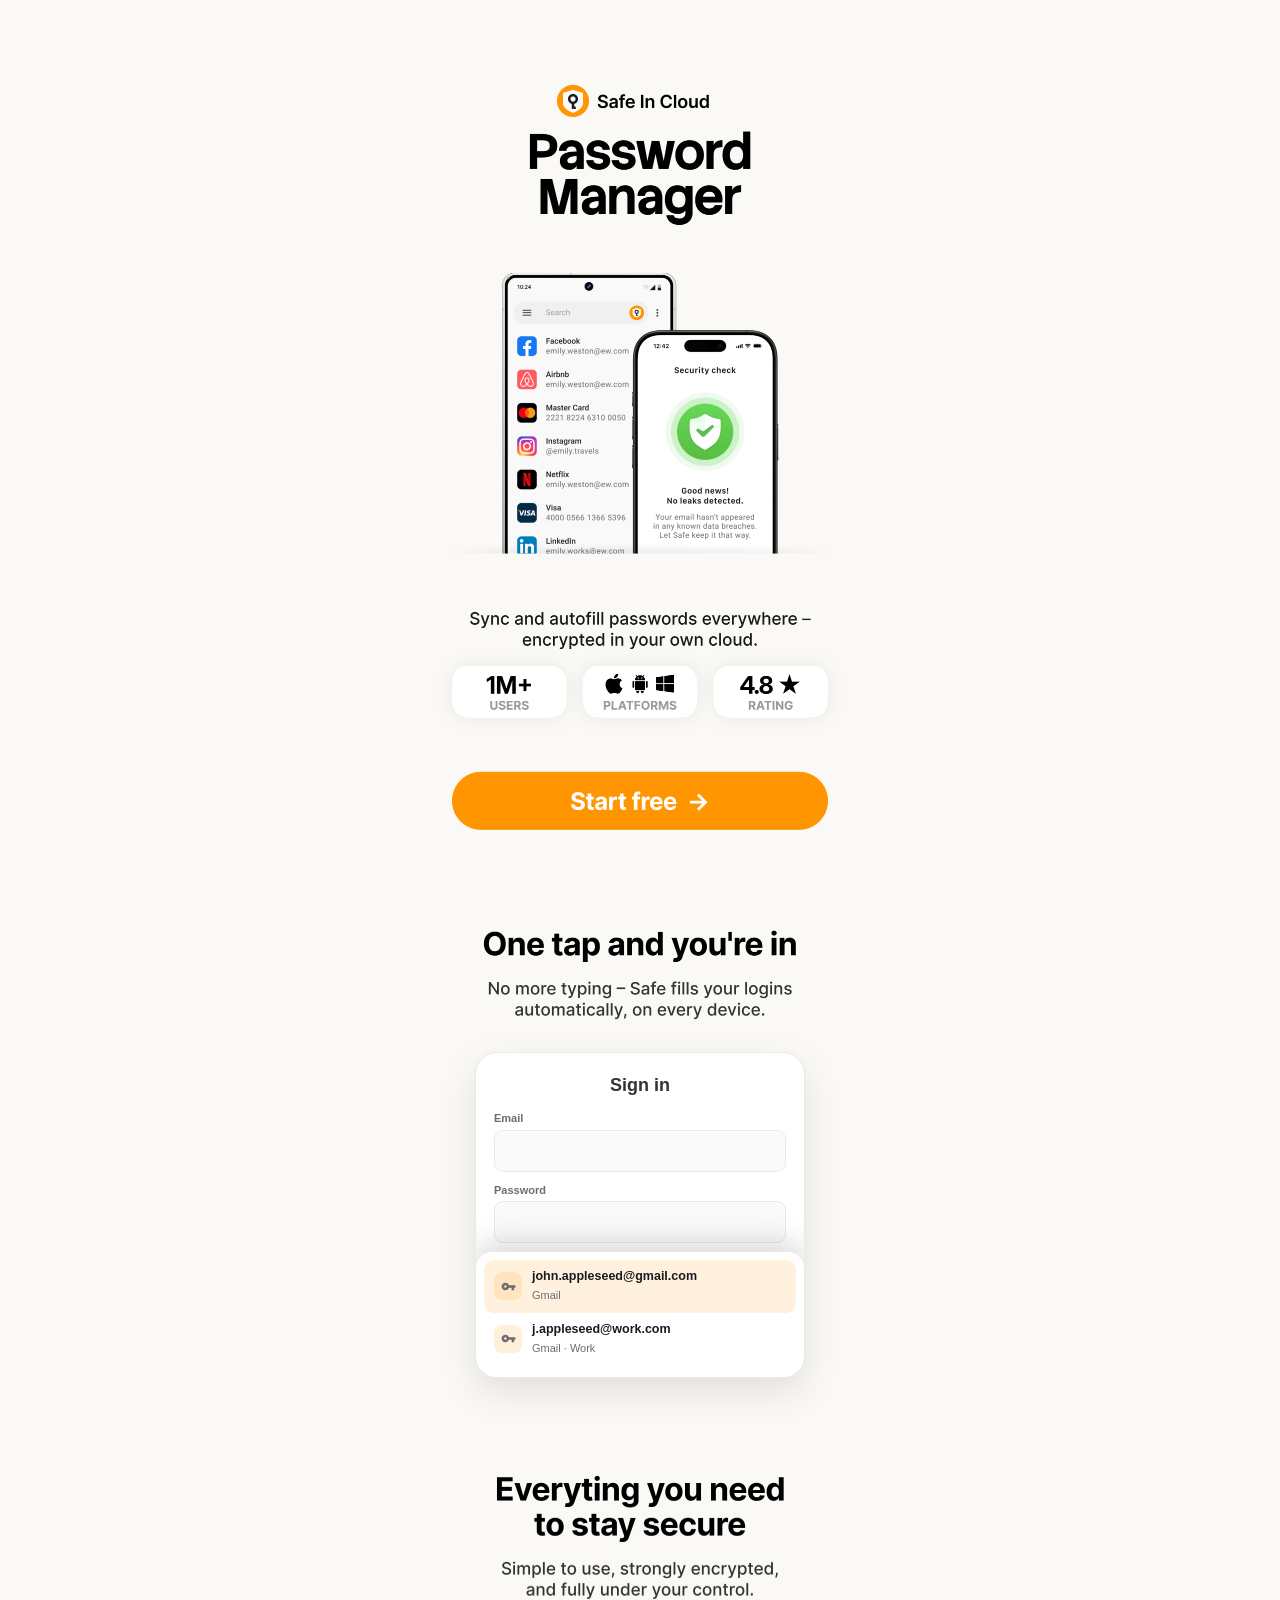
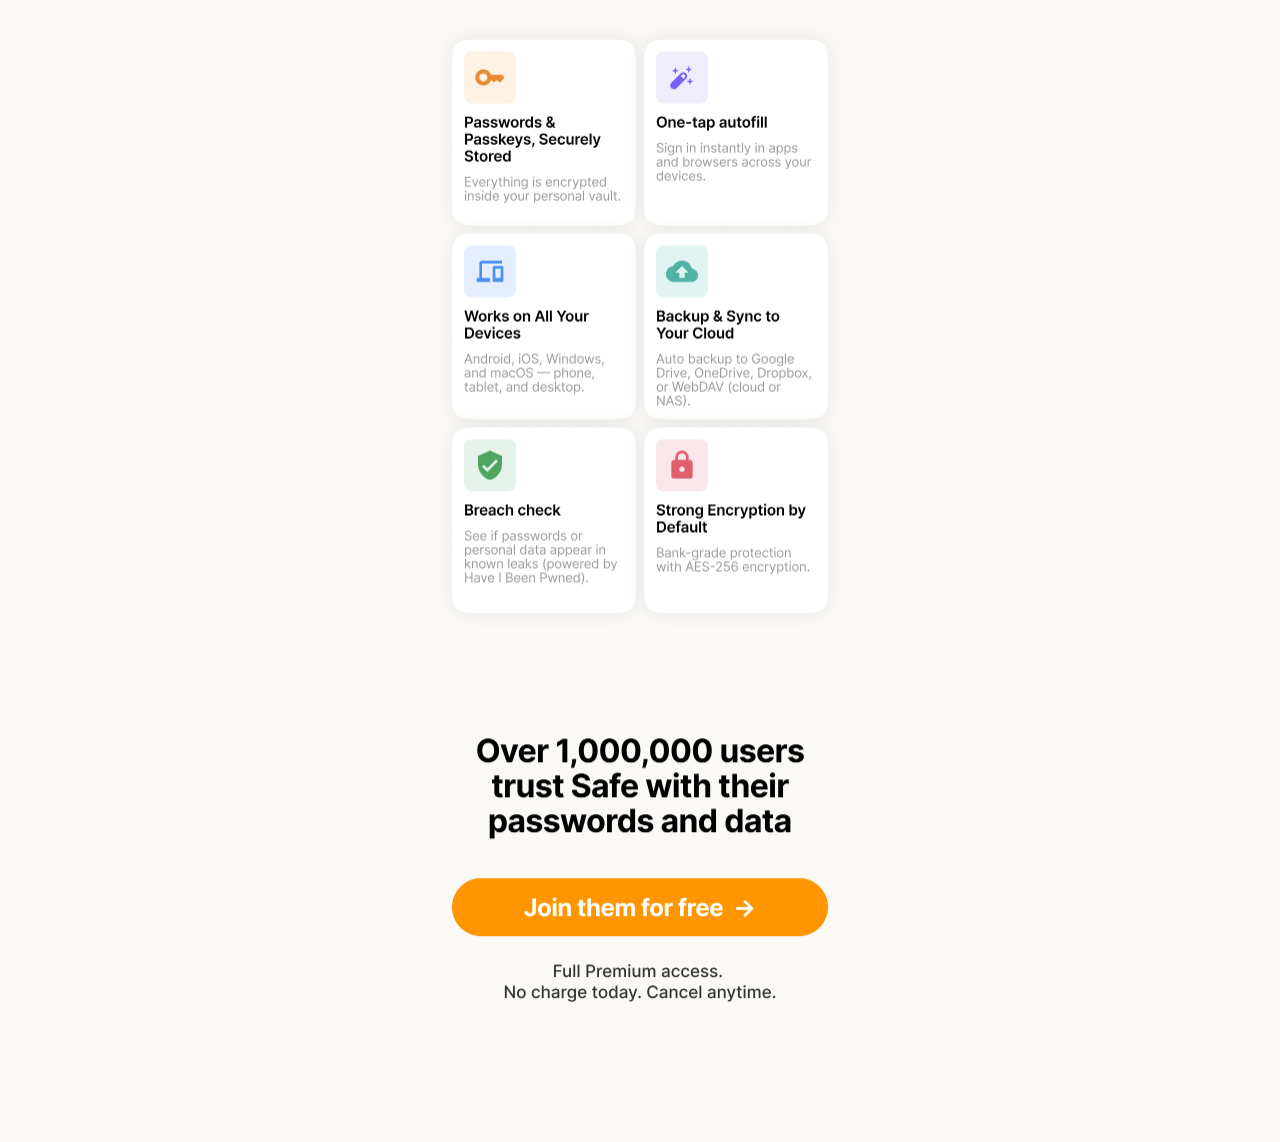
==== commit c039ab64: "Hero = viewport-fit first screen so Start free stays above browser chrome (incl. Chrome iOS) JS sets" ====
--- a/en/index.html
+++ b/en/index.html
@@ -11,16 +11,27 @@
 <link rel="stylesheet" href="../assets/paywall.css">
 <link rel="stylesheet" href="../assets/landing.css">
 <script src="../assets/config.js"></script>
+<script>
+/* Set --vph to the real visible height (window.innerHeight is reliable cross-browser,
+   incl. Chrome iOS, unlike svh/dvh). Update only on width change (orientation) — never on
+   the chrome show/hide that fires height-only resizes — so screens never resize while scrolling. */
+(function(){function v(){document.documentElement.style.setProperty('--vph',window.innerHeight+'px')}v();var w=window.innerWidth;window.addEventListener('resize',function(){if(window.innerWidth!==w){w=window.innerWidth;v()}},{passive:true});window.addEventListener('orientationchange',v);window.addEventListener('load',v)})();
+</script>
 </head>
 <body>
 
 <main class="lp2">
 
-  <!-- LANDING top: hero + "One tap" heading (pixel-exact image) -->
-  <div class="screen">
-    <img src="../assets/design/landing-top.png" alt="SafeInCloud — Password Manager">
-    <a class="hot" style="top:77%;left:7%;width:86%;height:6.5%" href="#" onclick="safeOpenTestimonial();return false" aria-label="Start free"></a>
-  </div>
+  <!-- LANDING hero: fits the viewport so "Start free" is always above the browser chrome -->
+  <section class="hero-screen">
+    <div class="hero-fit">
+      <img src="../assets/design/hero.png" alt="SafeInCloud — Password Manager">
+      <a class="hot" style="top:89%;left:7%;width:86%;height:7.2%" href="#" onclick="safeOpenTestimonial();return false" aria-label="Start free"></a>
+    </div>
+  </section>
+
+  <!-- "One tap and you're in" heading (pixel-exact image) -->
+  <img class="demo-head" src="../assets/design/demo-head.png" alt="One tap and you're in">
 
   <!-- live autofill demo (animation, in the excised demo slot) -->
   <div class="demo-wrap" id="demo">
--- a/assets/landing.css
+++ b/assets/landing.css
@@ -1,10 +1,18 @@
 /* ===== web2app landing — pixel-exact via Igor's screen exports ===== */
 :root { --lp-bg:#FBF9F6; }
-html, body { background:var(--lp-bg); }
+html, body { background:var(--lp-bg); margin:0; }
 .lp2 { max-width:440px; margin:0 auto; padding:0; }
 
 .screen { position:relative; display:block; line-height:0; }
 .screen > img { width:100%; display:block; }
+
+/* hero = fit-to-viewport first screen so "Start free" is always above the browser chrome
+   (incl. Chrome iOS, whose top bar + bottom toolbar leave the least visible height).
+   --vph is set by JS to window.innerHeight (reliable cross-browser); svh is the fallback. */
+.hero-screen { display:flex; align-items:center; justify-content:center; height:var(--vph,100svh); margin:0; }
+.hero-fit { position:relative; display:inline-block; line-height:0; }
+.hero-fit img { width:auto; height:auto; max-width:min(100vw,440px); max-height:var(--vph,100svh); display:block; }
+.demo-head { display:block; width:100%; max-width:440px; margin:0 auto; }
 
 /* transparent tap zones over the buttons baked into the images */
 .hot { position:absolute; display:block; cursor:pointer; z-index:2; }
@@ -44,4 +52,4 @@
 .pw { z-index:200; }
 .tm.open, .pw.open { display:flex; align-items:flex-start; justify-content:center; }
 .ov-screen { position:relative; line-height:0; }
-.ov-screen img { display:block; width:auto; height:auto; max-width:min(100vw,440px); max-height:100vh; max-height:100svh; }
+.ov-screen img { display:block; width:auto; height:auto; max-width:min(100vw,440px); max-height:100vh; max-height:var(--vph,100svh); }
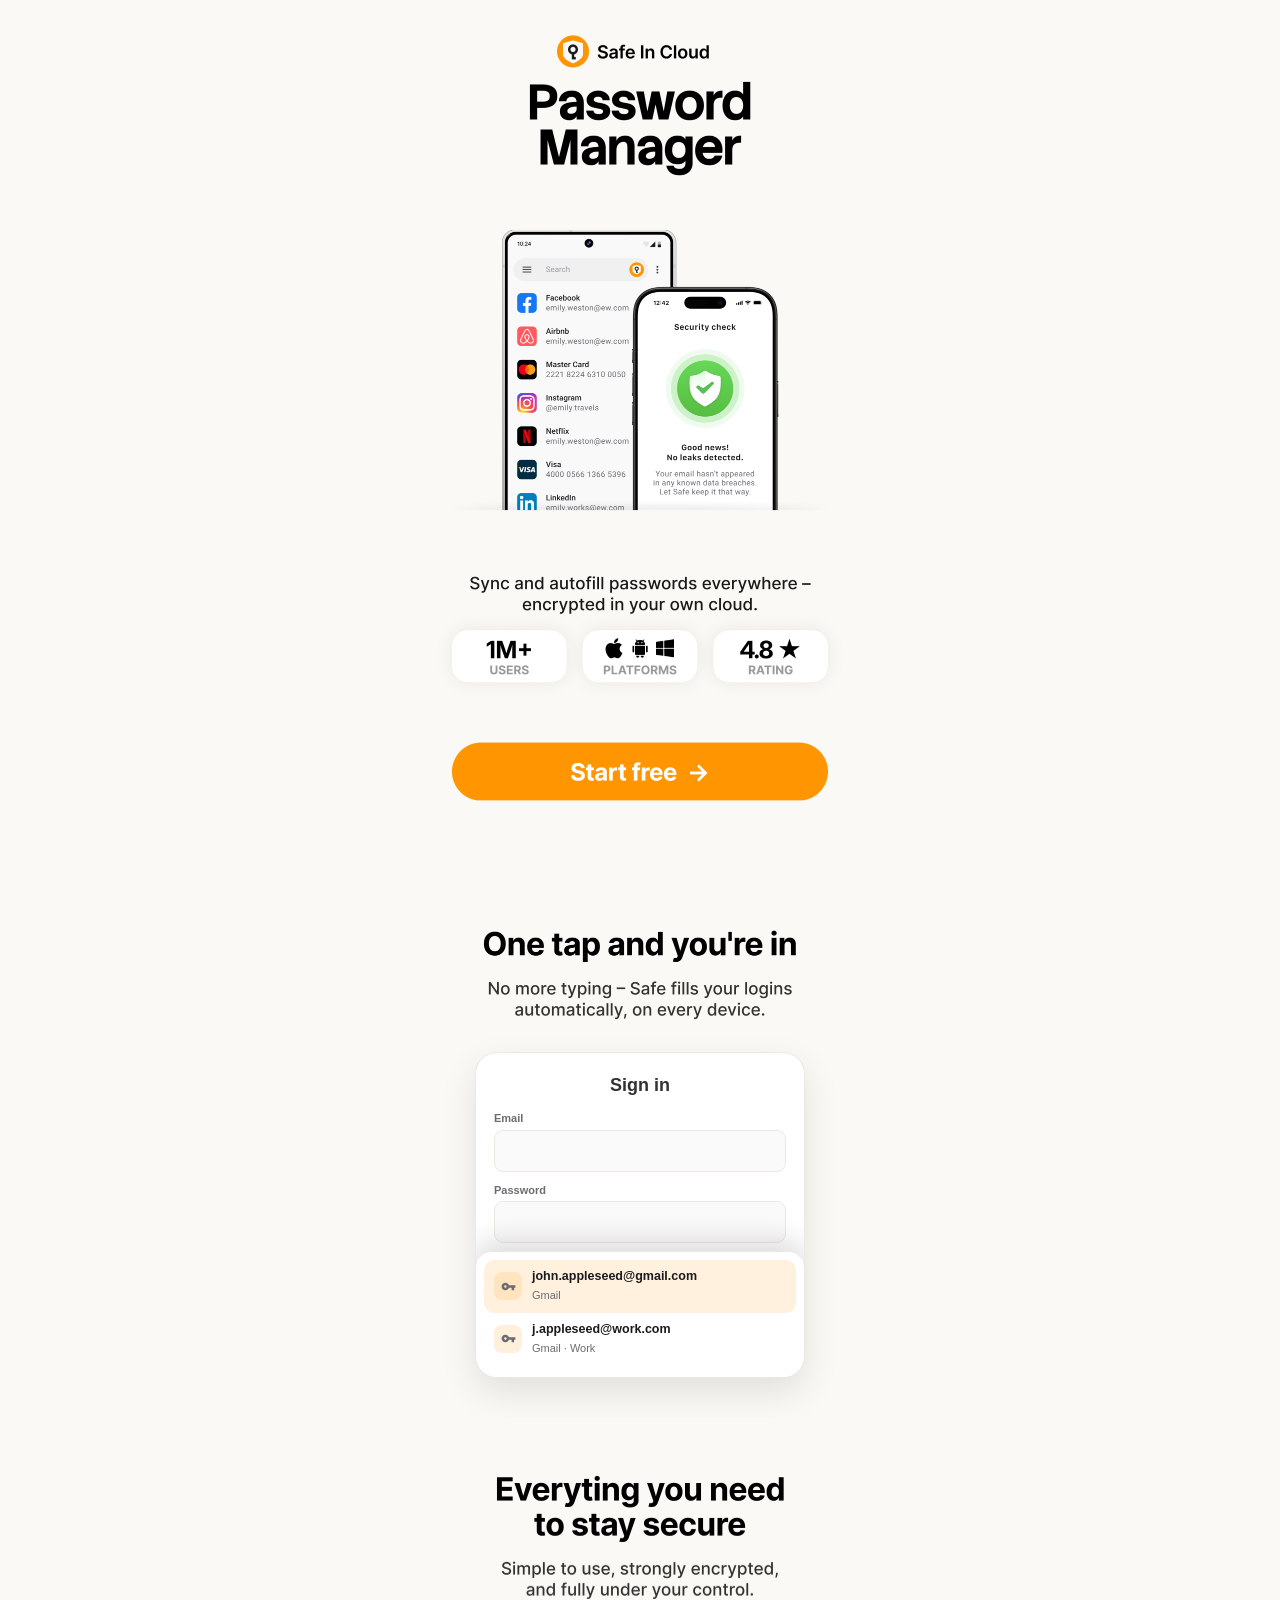
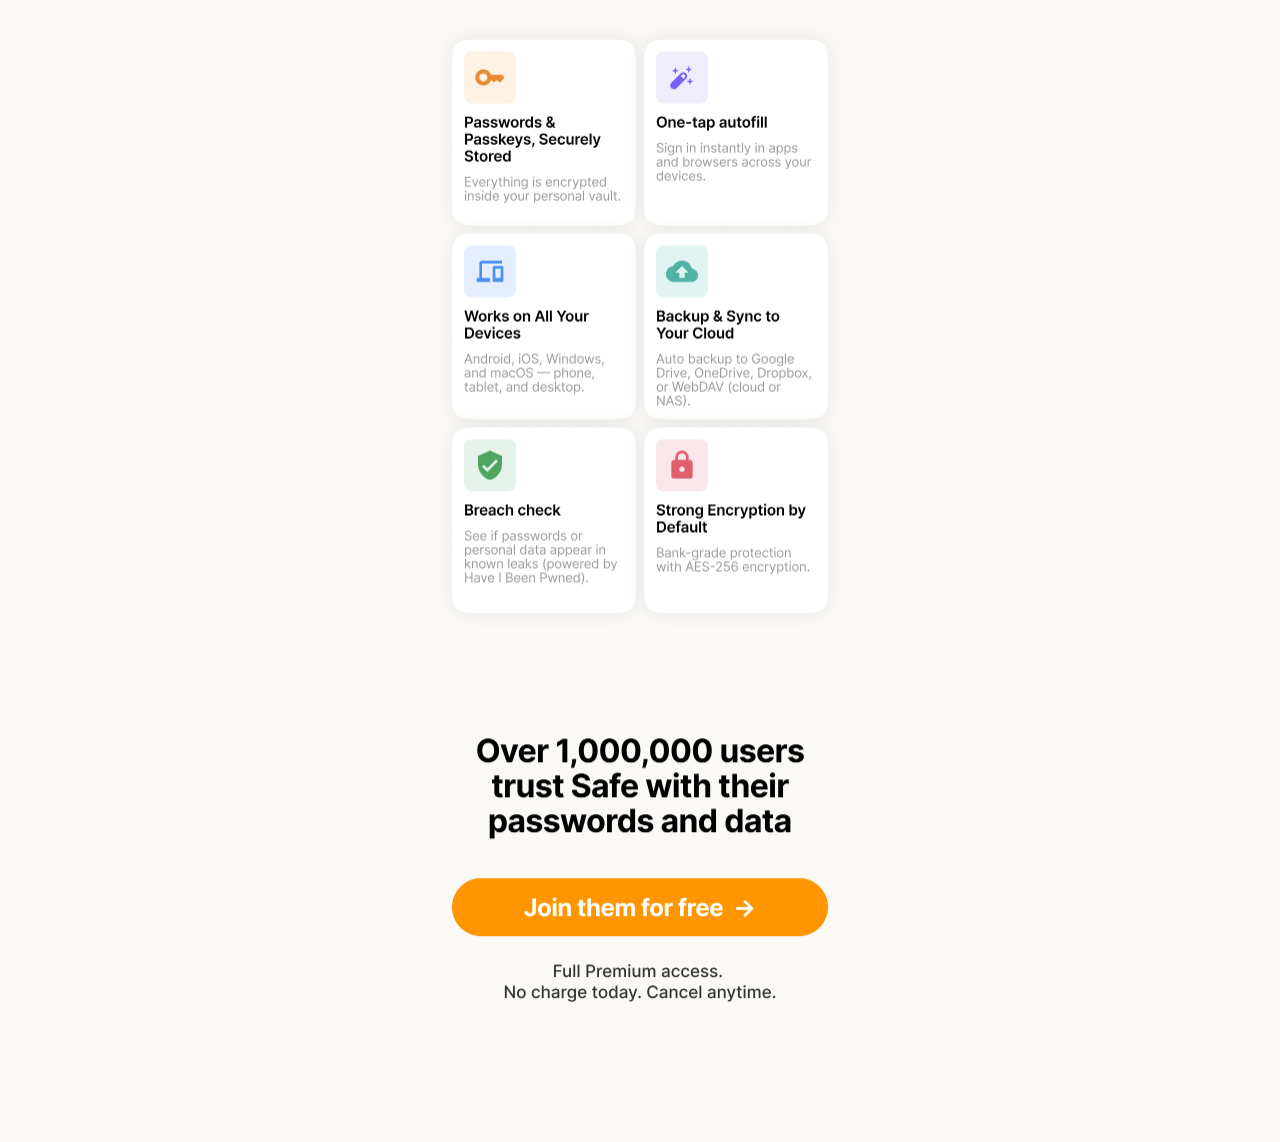
==== commit ecdd967f: "Normalize hero to the overlay frame (1760x3227, logo@142, CTA@92-99%) so all 3 funnel screens render" ====
--- a/en/index.html
+++ b/en/index.html
@@ -26,7 +26,7 @@
   <section class="hero-screen">
     <div class="hero-fit">
       <img src="../assets/design/hero.png" alt="SafeInCloud — Password Manager">
-      <a class="hot" style="top:89%;left:7%;width:86%;height:7.2%" href="#" onclick="safeOpenTestimonial();return false" aria-label="Start free"></a>
+      <a class="hot" style="top:92%;left:7%;width:86%;height:7.4%" href="#" onclick="safeOpenTestimonial();return false" aria-label="Start free"></a>
     </div>
   </section>
 
--- a/assets/landing.css
+++ b/assets/landing.css
@@ -9,7 +9,7 @@
 /* hero = fit-to-viewport first screen so "Start free" is always above the browser chrome
    (incl. Chrome iOS, whose top bar + bottom toolbar leave the least visible height).
    --vph is set by JS to window.innerHeight (reliable cross-browser); svh is the fallback. */
-.hero-screen { display:flex; align-items:center; justify-content:center; height:var(--vph,100svh); margin:0; }
+.hero-screen { display:flex; align-items:flex-start; justify-content:center; height:var(--vph,100svh); margin:0; }
 .hero-fit { position:relative; display:inline-block; line-height:0; }
 .hero-fit img { width:auto; height:auto; max-width:min(100vw,440px); max-height:var(--vph,100svh); display:block; }
 .demo-head { display:block; width:100%; max-width:440px; margin:0 auto; }
